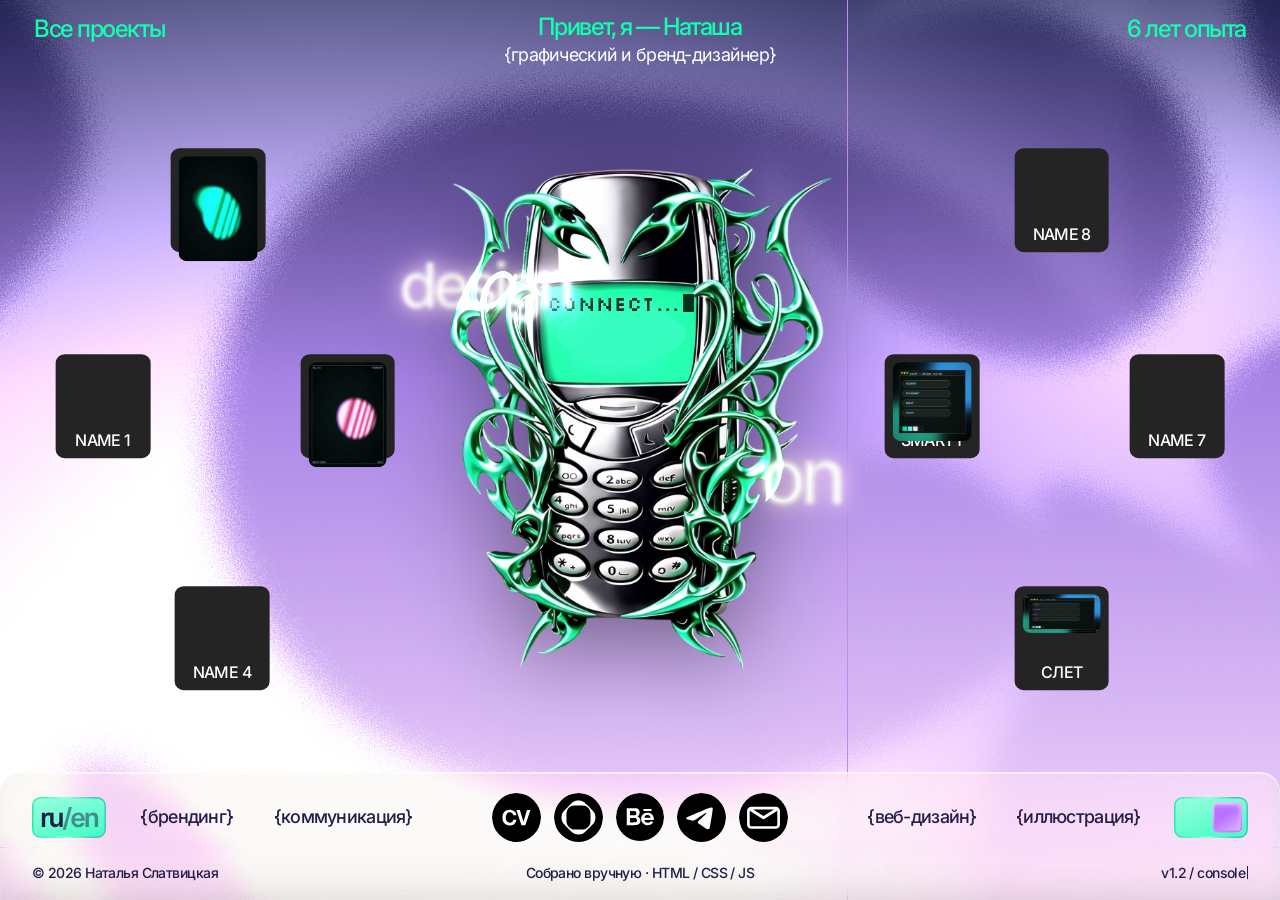
==== index.html @ 0d14ed5c "Add files via upload" ====
<!DOCTYPE html>
<html lang="ru" data-theme="light">
<head>
<meta charset="utf-8">
<meta name="viewport" content="width=device-width, initial-scale=1, viewport-fit=cover">
<title data-i18n-title="meta.title">Наталья Слатвицкая — графический и бренд-дизайнер</title>
<meta name="description" data-i18n-desc="meta.desc" content="Портфолио: брендинг, иллюстрация, веб-дизайн. 6 лет опыта.">
<meta name="theme-color" content="#B98FEB">
<meta property="og:type" content="website">
<meta property="og:title" content="Наталья Слатвицкая — графический и бренд-дизайнер">
<meta property="og:description" content="Брендинг, иллюстрация, веб-дизайн. 6 лет опыта.">
<meta property="og:image" content="assets/img/phone.png">
<link rel="icon" href="assets/img/favicon.ico" sizes="any">
<link rel="icon" type="image/png" sizes="256x256" href="assets/img/favicon.png">
<link rel="apple-touch-icon" sizes="256x256" href="assets/img/favicon.png">
<link rel="preconnect" href="https://fonts.googleapis.com">
<link rel="preconnect" href="https://fonts.gstatic.com" crossorigin>
<link href="https://fonts.googleapis.com/css2?family=Inter:wght@400;500&family=JetBrains+Mono:wght@400;500&family=Silkscreen:wght@400;700&display=swap" rel="stylesheet">
<link rel="stylesheet" href="assets/css/tokens.css">
<link rel="stylesheet" href="assets/css/base.css">
<link rel="stylesheet" href="assets/css/layout.css">
<link rel="stylesheet" href="assets/css/components.css">
<link rel="stylesheet" href="assets/css/tune.css?v=3.5">
<link rel="stylesheet" href="assets/css/controls.css">
</head>
<body>

<!-- ============ ПРЕЛОАДЕР ============ -->
<div class="nnz-preloader" id="nnzPreloader" aria-hidden="true">
  <div class="nnz-preloader__mark">
    <img class="nnz-preloader__base" src="assets/img/logo-nat.png" alt="" decoding="async" fetchpriority="high">
    <img class="nnz-preloader__fill" src="assets/img/logo-nat.png" alt="" aria-hidden="true" decoding="async">
  </div>
</div>

<!-- фоновые слои -->
<div class="fx" aria-hidden="true">
  <div class="fx__grad"></div>
  <div class="fx__halo"></div>
  <div class="fx__texture"></div>
  <div class="fx__edge"></div>
  <div class="fx__grain"></div>
</div>

<div class="screen">

  <!-- ============ ВЕРХНЯЯ СТРОКА ============ -->
  <header class="topbar">
    <div class="topbar__left">
      <a class="topbar__link" href="archive.html" data-i18n="top.all">Все проекты</a>
    </div>

    <div class="topbar__center">
      <h1 class="topbar__title" data-i18n="top.hello">Привет, я — Наташа</h1>
      <p class="topbar__sub" data-i18n="top.role">{графический и бренд-дизайнер}</p>
    </div>

    <div class="topbar__right">
      <!-- «6 лет опыта» ведёт на страницу Обо мне (пока 404) -->
      <a class="topbar__exp" href="about.html" data-i18n="top.exp">6 лет опыта</a>
    </div>
  </header>

  <!-- ============ СЦЕНА ============ -->
  <main class="stage">

    <div class="stage__center">
      <!-- «design on»: два слова отдельно — можно двигать независимо -->
      <img class="design-on design-on--design" src="assets/img/design-word-design.svg" alt="" aria-hidden="true" decoding="async">
      <img class="design-on design-on--on" src="assets/img/design-word-on.svg" alt="" aria-hidden="true" decoding="async">

      <div class="phone">
        <img class="phone__img" src="assets/img/phone.png" alt="Ретро-телефон в зелёных щупальцах" fetchpriority="high" decoding="async">
        <!-- экран: HTML поверх картинки, координаты совпадают с PNG -->
        <div class="phone__screen">
          <span class="phone__text" id="phoneText">Connect...</span>
        </div>
      </div>
    </div>

    <!-- карточки вставляются JS: 8 штук, кольцом вокруг телефона -->
  </main>

  <!-- ============ ФУТЕР ============ -->
  <footer class="footbar">
    <div class="footbar__main">

      <!-- ═══ КОЛОНКА 1: язык · брендинг · коммуникация ═══ -->
      <div class="footcol footcol--1">

                  <div class="switcher" role="group" data-i18n-attr="aria-label:foot.lang">
                    <button class="lang__btn is-active" type="button" data-lang="ru"
                            aria-pressed="true" aria-label="Русский"></button>
                    <button class="lang__btn" type="button" data-lang="en"
                            aria-pressed="false" aria-label="English"></button>
                  </div>

                                  <button class="tag" type="button" data-tag-filter="branding" data-i18n="tag.branding">{брендинг}</button>
                  <button class="tag" type="button" data-tag-filter="comm" data-i18n="tag.comm">{коммуникация}</button>

      </div>

      <!-- ═══ КОЛОНКА 2: соцкнопки ═══ -->
      <div class="footcol footcol--2">


            <a class="social" href="#" data-contact="cv" target="_blank" rel="noopener"
               data-i18n-attr="aria-label:foot.cv" aria-label="CV">
              <span class="pixel" aria-hidden="true">CV</span>
              <span class="social__tip" data-i18n="foot.cv">CV</span>
            </a>
            <a class="social" href="#" data-contact="dprofile" target="_blank" rel="noopener"
               data-i18n-attr="aria-label:foot.dprofile" aria-label="Dprofile">
              <svg viewBox="0 0 24 24" fill="none" aria-hidden="true">
                <circle cx="12" cy="12" r="9" stroke="currentColor" stroke-width="2.2"/>
              </svg>
              <span class="social__tip" data-i18n="foot.dprofile">Dprofile</span>
            </a>
            <a class="social" href="#" data-contact="behance" target="_blank" rel="noopener"
               data-i18n-attr="aria-label:foot.behance" aria-label="Behance">
              <span class="pixel pixel--be" aria-hidden="true">Be</span>
              <span class="social__tip" data-i18n="foot.behance">Behance</span>
            </a>
            <a class="social" href="#" data-contact="telegram" target="_blank" rel="noopener"
               data-i18n-attr="aria-label:foot.telegram" aria-label="Telegram">
              <svg viewBox="0 0 24 24" fill="none" aria-hidden="true">
                <path d="M21 4L2.5 11.2l5.1 1.7L19 6.4 9.4 14.2l-.4 4.6 3-3.2 4.2 3.1L21 4Z"
                      fill="currentColor"/>
              </svg>
              <span class="social__tip" data-i18n="foot.telegram">Telegram</span>
            </a>
            <a class="social" href="#" data-contact="email"
               data-i18n-attr="aria-label:foot.email" aria-label="E-mail">
              <svg viewBox="0 0 24 24" fill="none" aria-hidden="true">
                <rect x="2.5" y="5.5" width="19" height="13" rx="1.8" stroke="currentColor" stroke-width="1.9"/>
                <path d="M3.5 6.8L12 12.6l8.5-5.8" stroke="currentColor" stroke-width="1.9"/>
              </svg>
              <span class="social__tip" data-i18n="foot.email">E-mail</span>
            </a>
      </div>

      <!-- ═══ КОЛОНКА 3: веб-дизайн · иллюстрация · тумблер ═══ -->
      <div class="footcol footcol--3">

                                  <button class="tag" type="button" data-tag-filter="web" data-i18n="tag.web">{веб-дизайн}</button>
                  <button class="tag" type="button" data-tag-filter="illustration" data-i18n="tag.illu">{иллюстрация}</button>

                  <button class="themetoggle" type="button" data-theme-toggle aria-pressed="false" title="Сменить тему">
                    <span class="themetoggle__knob"></span>
                  </button>

      </div>

    </div>

    <div class="footbar__legal">
      <span data-i18n="foot.rights">© 2026 Наталья Слатвицкая</span>
      <span data-i18n="foot.built">Собрано вручную · HTML / CSS / JS</span>
      <button class="footbar__easter mono" type="button" data-open-terminal data-i18n="foot.console">v1.2 / console</button>
    </div>
  </footer>
</div>

<!-- ============ МОДАЛКА КЕЙСА ============ -->
<div class="modal" id="modal" role="dialog" aria-modal="true" aria-hidden="true" aria-labelledby="modalTitle">
  <div class="modal__scrim" id="modalScrim"></div>
  <div class="modal__window">
    <div class="modal__bar">
      <img class="modal__bar-logo" src="assets/img/logo-nat.png" alt="" aria-hidden="true">
      <span class="modal__bar-title" id="modalBarTitle">case.case</span>
      <span class="modal__bar-actions">
        <button class="wbtn wbtn--close" type="button" data-close-modal
                data-i18n-attr="aria-label:modal.close" aria-label="Закрыть">×</button>
      </span>
    </div>
    <div class="modal__scroll" id="modalScroll"><div id="modalBody"></div></div>
  </div>
</div>

<!-- ============ ТЕРМИНАЛ ============ -->
<div class="terminal" id="terminal" role="dialog" aria-modal="true" aria-hidden="true" aria-label="Терминал">
  <div class="terminal__box">
    <div class="terminal__bar">
      <span data-i18n="term.title">nnz://terminal</span>
      <button class="wbtn wbtn--close" type="button" id="termClose" aria-label="Закрыть">×</button>
    </div>
    <div class="terminal__out" id="termOut"></div>
    <div class="terminal__in">
      <span class="terminal__prompt">nnz:~$</span>
      <input class="terminal__field" id="termField" type="text" autocomplete="off" spellcheck="false" aria-label="Команда">
    </div>
  </div>
</div>

<script src="assets/js/data.js?v=3.5"></script>
<script src="assets/js/i18n.js?v=3.5"></script>
<script src="assets/js/app.js?v=3.5"></script>
</body>
</html>
---- assets/css/tokens.css ----
/* =============================================================
   NNZ.STUDIO — DESIGN TOKENS
   Две темы через [data-theme]. Правь здесь — меняется весь сайт.
   light = «цветной» (основная), dark = «ночь»
   ============================================================= */

:root {
  /* ---------- ШРИФТЫ ---------- */
  --font-display: "Unbounded", "Actay", system-ui, sans-serif;
  --font-head:    "Inter Tight", "Inter", system-ui, sans-serif;
  --font-body:    "Inter", system-ui, -apple-system, sans-serif;
  --font-mono:    "JetBrains Mono", ui-monospace, Menlo, monospace;
  --font-pixel:   "Silkscreen", "JetBrains Mono", monospace;

  --tracking-display: -0.045em;
  --tracking-head:    -0.025em;
  --tracking-mono:     0.06em;

  /* ---------- ТИПОГРАФИКА (fluid) ---------- */
  --fs-nav:    clamp(0.86rem, 1.15vw, 1.15rem);
  --fs-title:  clamp(0.95rem, 1.35vw, 1.4rem);
  --fs-sub:    clamp(0.66rem, 0.85vw, 0.9rem);
  --fs-label:  clamp(8px, 0.72vw, 12px);
  --fs-body:   clamp(0.85rem, 1vw, 1rem);
  --fs-mono:   clamp(0.6rem, 0.7vw, 0.72rem);

  /* ---------- ГЕОМЕТРИЯ ---------- */
  --pad-x:      clamp(14px, 2.4vw, 34px);
  --topbar-h:   clamp(58px, 8vh, 92px);
  --footbar-h:  clamp(74px, 16vh, 168px);
  --gap:        clamp(8px, 1vw, 16px);
  --maxw:       1920px;

  /* ---------- РАЗМЕРЫ ---------- */
  --card-w:  clamp(84px, 7.4vw, 142px);
  --card-h:  clamp(92px, 8.1vw, 154px);
  --radius:    2px;
  --radius-pill: 100px;
  --bw:        1px;

  /* ---------- ДВИЖЕНИЕ ---------- */
  --ease:      cubic-bezier(0.2, 0.8, 0.2, 1);
  --ease-out:  cubic-bezier(0.16, 1, 0.3, 1);
  --dur-fast:  130ms;
  --dur:       240ms;
  --dur-slow:  420ms;

  /* ---------- СЛОИ ---------- */
  --z-bg:      0;
  --z-phone:   2;
  --z-card:    4;
  --z-ui:     20;
  --z-modal: 100;
  --z-term:  120;
}

/* =============================================================
   ТЕМА 1 — «ЦВЕТНОЙ» (light, основная)
   Глубокий сине-фиолетовый верх → лаванда → светло-розовый низ.
   ============================================================= */
:root,
[data-theme="light"] {
  color-scheme: light;

  --bg-base:     #B98FEB;
  --bg-glow-1:   #FBE8F8;
  --bg-glow-2:   #E0C0F0;
  --bg-deep:     #252557;

  --ink:         #2B295D;
  --ink-2:       #4A4680;
  --ink-dim:     #6E68A8;
  --ink-on-dark: #FFFFFF;

  --accent:      #3CFEC1;
  --accent-2:    #20F0B0;
  --accent-deep: #0E9E77;
  --violet:      #BA71FF;
  --violet-deep: #7A3FD0;

  --card-panel:  #242424;
  --card-ink:    #FFFFFF;
  --card-empty:  #FFFFFF;

  --line:        rgba(43, 41, 93, 0.18);
  --line-2:      rgba(43, 41, 93, 0.34);
  --line-hot:    rgba(186, 113, 255, 0.75);

  --panel-glass: rgba(255, 255, 255, 0.62);
  --panel-solid: #F9F6F6;
  --panel-line:  rgba(43, 41, 93, 0.10);

  --social-bg:   #000000;
  --social-ink:  #FFFFFF;

  --screen-bg:   #3CFEC1;
  --screen-ink:  #052B1E;

  --halo:        rgba(255, 255, 255, 0.55);
  --ghost-ink:   rgba(255, 255, 255, 0.72);

  --sh:          4px 4px 0 0 rgba(43, 41, 93, 0.55);
  --sh-sm:       2px 2px 0 0 rgba(43, 41, 93, 0.45);
}

/* =============================================================
   ТЕМА 2 — «НОЧЬ» (dark)
   Чёрный фон, тот же зелёный неон, фиолетовые акценты.
   ============================================================= */
[data-theme="dark"] {
  color-scheme: dark;

  --bg-base:     #050505;
  --bg-glow-1:   #1A1A1A;
  --bg-glow-2:   #121212;
  --bg-deep:     #000000;

  --ink:         #E8E2FF;
  --ink-2:       #B9B0DA;
  --ink-dim:     #7C7498;
  --ink-on-dark: #FFFFFF;

  --accent:      #3CFEC1;
  --accent-2:    #00E5A0;
  --accent-deep: #0B7D5E;
  --violet:      #BA71FF;
  --violet-deep: #8A4BD8;

  --card-panel:  #242424;
  --card-ink:    #FFFFFF;
  --card-empty:  #FFFFFF;

  --line:        rgba(232, 226, 255, 0.14);
  --line-2:      rgba(232, 226, 255, 0.28);
  --line-hot:    rgba(186, 113, 255, 0.8);

  --panel-glass: rgba(255, 255, 255, 0.06);
  --panel-solid: #0E0E10;
  --panel-line:  rgba(232, 226, 255, 0.10);

  --social-bg:   #000000;
  --social-ink:  #FFFFFF;

  --screen-bg:   #3CFEC1;
  --screen-ink:  #052B1E;

  --halo:        rgba(255, 255, 255, 0.10);
  --ghost-ink:   rgba(255, 255, 255, 0.16);

  --sh:          4px 4px 0 0 rgba(186, 113, 255, 0.55);
  --sh-sm:       2px 2px 0 0 rgba(186, 113, 255, 0.45);
}
---- assets/css/base.css ----
/* =============================================================
   BASE — reset, типографика, фоновые слои
   ============================================================= */

*, *::before, *::after { box-sizing: border-box; }

html { -webkit-text-size-adjust: 100%; }
html.is-scroll-page { scroll-behavior: smooth; }

body {
  margin: 0;
  background: var(--bg-base);
  color: var(--ink);
  font-family: var(--font-body);
  font-size: var(--fs-body);
  line-height: 1.5;
  -webkit-font-smoothing: antialiased;
  -moz-osx-font-smoothing: grayscale;
  overflow-x: hidden;
  transition: background-color var(--dur-slow) var(--ease),
              color var(--dur-slow) var(--ease);
}

body.is-locked { overflow: hidden; }

img, svg, picture { display: block; max-width: 100%; height: auto; }
a { color: inherit; text-decoration: none; }
button { font: inherit; color: inherit; background: none; border: 0; cursor: pointer; }
ul, ol { margin: 0; padding: 0; list-style: none; }
h1, h2, h3, h4, p, figure, dl, dd { margin: 0; }

::selection { background: var(--accent); color: var(--screen-ink); }
:focus-visible { outline: 2px solid var(--violet); outline-offset: 3px; }

/* =============================================================
   ФОН: градиент + ореол + плёночное зерно
   ============================================================= */
.fx {
  position: fixed; inset: 0;
  pointer-events: none;
  z-index: var(--z-bg);
}

/* основной градиент: тёмный верх → лаванда → светлый низ */
.fx__grad {
  position: absolute; inset: 0;
  background:
    radial-gradient(115% 92% at 50% 104%,
      var(--bg-glow-1) 0%,
      var(--bg-glow-2) 26%,
      var(--bg-base) 52%,
      color-mix(in srgb, var(--bg-deep) 62%, var(--bg-base)) 78%,
      var(--bg-deep) 100%);
  transition: background var(--dur-slow) var(--ease);
}

/* ореол вокруг телефона */
.fx__halo {
  position: absolute;
  top: 46%; left: 50%;
  width: min(1180px, 118vw);
  height: min(1180px, 118vh);
  transform: translate(-50%, -50%);
  border-radius: 50%;
  background: radial-gradient(circle,
    var(--halo) 0%,
    color-mix(in srgb, var(--halo) 45%, transparent) 38%,
    transparent 68%);
  filter: blur(38px);
  transition: background var(--dur-slow) var(--ease);
}

/* мягкое свечение по краям */
.fx__edge {
  position: absolute; inset: 0;
  background:
    radial-gradient(80% 55% at 50% 0%, transparent 40%, rgba(0,0,0,0.22) 100%),
    radial-gradient(60% 40% at 50% 100%, transparent 50%, color-mix(in srgb, var(--bg-glow-1) 55%, transparent) 100%);
  opacity: 0.85;
}

/* зерно — SVG-шум, всегда поверх фона, но под контентом */
.fx__grain {
  position: absolute; inset: 0;
  opacity: 0.16;
  mix-blend-mode: overlay;
  background-image: url("data:image/svg+xml,%3Csvg viewBox='0 0 240 240' xmlns='http://www.w3.org/2000/svg'%3E%3Cfilter id='n'%3E%3CfeTurbulence type='fractalNoise' baseFrequency='0.85' numOctaves='3' stitchTiles='stitch'/%3E%3C/filter%3E%3Crect width='100%25' height='100%25' filter='url(%23n)'/%3E%3C/svg%3E");
}

/* =============================================================
   ТИПОГРАФИКА
   ============================================================= */
.display {
  font-family: var(--font-display);
  font-weight: 700;
  letter-spacing: var(--tracking-display);
  line-height: 1;
}

.head {
  font-family: var(--font-display);
  font-weight: 600;
  letter-spacing: var(--tracking-head);
  line-height: 1.05;
}

.mono {
  font-family: var(--font-mono);
  font-size: var(--fs-mono);
  letter-spacing: var(--tracking-mono);
  color: var(--ink-dim);
}

.pixel {
  font-family: var(--font-pixel);
  letter-spacing: 0.02em;
}

/* =============================================================
   КНОПКИ-ПИЛЮЛИ
   ============================================================= */
.pill {
  display: inline-flex;
  align-items: center;
  justify-content: center;
  gap: 6px;
  padding: 0.4em 0.85em;
  border-radius: var(--radius-pill);
  font-family: var(--font-mono);
  font-size: var(--fs-mono);
  letter-spacing: 0.08em;
  text-transform: uppercase;
  white-space: nowrap;
  transition: transform var(--dur-fast) var(--ease),
              background var(--dur-fast) var(--ease),
              color var(--dur-fast) var(--ease),
              border-color var(--dur-fast) var(--ease);
}

.pill--accent {
  background: var(--accent);
  color: var(--screen-ink);
  border: 1px solid var(--accent);
  font-weight: 700;
}
.pill--accent:hover {
  background: var(--violet);
  border-color: var(--violet);
  color: #fff;
  transform: translate(-2px, -2px);
}

.pill--ghost {
  border: 1px solid var(--line-2);
  color: var(--ink-2);
  background: transparent;
}
.pill--ghost:hover {
  background: var(--ink);
  color: var(--bg-glow-1);
  border-color: var(--ink);
  transform: translate(-2px, -2px);
}

/* =============================================================
   ПЕРЕКЛЮЧАТЕЛИ (язык / тема)
   ============================================================= */
.switcher {
  display: inline-flex;
  align-items: center;
  border: 1px solid var(--line-2);
  border-radius: var(--radius-pill);
  overflow: hidden;
  background: color-mix(in srgb, var(--panel-solid) 55%, transparent);
  backdrop-filter: blur(8px);
  -webkit-backdrop-filter: blur(8px);
}
.switcher__btn {
  padding: 0.4em 0.7em;
  font-family: var(--font-mono);
  font-size: var(--fs-mono);
  letter-spacing: 0.06em;
  color: var(--ink-dim);
  transition: background var(--dur-fast), color var(--dur-fast);
}
.switcher__btn.is-active {
  background: var(--accent);
  color: var(--screen-ink);
  font-weight: 700;
}
.switcher__btn:not(.is-active):hover { color: var(--ink); }

/* тумблер темы */
.themetoggle {
  position: relative;
  width: clamp(38px, 3.2vw, 52px);
  height: clamp(20px, 1.8vw, 28px);
  border-radius: var(--radius-pill);
  border: 1px solid var(--line-2);
  background: color-mix(in srgb, var(--panel-solid) 50%, transparent);
  backdrop-filter: blur(8px);
  -webkit-backdrop-filter: blur(8px);
  transition: background var(--dur), border-color var(--dur);
}
.themetoggle__knob {
  position: absolute;
  top: 50%; left: 3px;
  width: calc(50% - 3px);
  aspect-ratio: 1;
  border-radius: 50%;
  background: var(--violet);
  transform: translateY(-50%);
  transition: left var(--dur) var(--ease-out), background var(--dur) var(--ease);
}
[data-theme="dark"] .themetoggle__knob {
  left: calc(50%);
  background: var(--accent);
}

/* =============================================================
   УТИЛИТЫ
   ============================================================= */
.sr-only {
  position: absolute; width: 1px; height: 1px;
  padding: 0; margin: -1px; overflow: hidden;
  clip: rect(0 0 0 0); white-space: nowrap; border: 0;
}
.u-hide { display: none !important; }

@media (prefers-reduced-motion: reduce) {
  *, *::before, *::after {
    animation-duration: 0.001ms !important;
    animation-iteration-count: 1 !important;
    transition-duration: 0.001ms !important;
  }
  .fx__halo { filter: none; }
}
---- assets/css/layout.css ----
/* =============================================================
   LAYOUT — экранная сетка главной + страницы архива
   Главная: ровно 100dvh, без скролла (≥861px).
   ============================================================= */

/* ---------- ЭКРАН ---------- */
.screen {
  position: relative;
  z-index: 1;
  height: 100dvh;
  min-height: 560px;
  display: grid;
  grid-template-rows: var(--topbar-h) minmax(0, 1fr) var(--footbar-h);
  overflow: hidden;
}
@supports not (height: 100dvh) { .screen { height: 100vh; } }

/* =============================================================
   ВЕРХНЯЯ СТРОКА
   ============================================================= */
.topbar {
  position: relative;
  z-index: var(--z-ui);
  display: grid;
  grid-template-columns: 1fr auto 1fr;
  align-items: center;
  gap: clamp(8px, 1.4vw, 20px);
  padding-inline: var(--pad-x);
  padding-top: clamp(6px, 1.4vh, 16px);
}
.topbar__left  { justify-self: start; }
.topbar__right { justify-self: end; }

.topbar__link {
  font-family: var(--font-display);
  font-weight: 700;
  font-size: var(--fs-nav);
  letter-spacing: var(--tracking-display);
  color: var(--violet);
  transition: color var(--dur-fast), transform var(--dur-fast);
  display: inline-block;
}
.topbar__link:hover {
  color: var(--violet-deep);
  transform: translateY(-1px);
}

.topbar__center { text-align: center; }
.topbar__title {
  font-family: var(--font-display);
  font-weight: 700;
  font-size: var(--fs-title);
  letter-spacing: var(--tracking-display);
  line-height: 1.1;
  color: var(--accent-deep);
}
[data-theme="dark"] .topbar__title { color: var(--accent); }

.topbar__sub {
  font-family: var(--font-head);
  font-size: var(--fs-sub);
  color: var(--ink-2);
  margin-top: 2px;
  letter-spacing: 0;
}

.topbar__exp {
  font-family: var(--font-display);
  font-weight: 700;
  font-size: var(--fs-nav);
  letter-spacing: var(--tracking-display);
  color: var(--violet);
  transition: color var(--dur-fast), transform var(--dur-fast);
  display: inline-block;
}
.topbar__exp:hover { color: var(--violet-deep); transform: translateY(-1px); }

/* =============================================================
   СЦЕНА — 12 колонок, кольцо из 8 карточек
   ============================================================= */
.stage {
  position: relative;
  z-index: 1;
  min-height: 0;
  display: grid;
  grid-template-columns: repeat(12, minmax(0, 1fr));
  grid-template-rows: repeat(3, minmax(0, 1fr));
  gap: clamp(4px, 0.8vh, 12px) clamp(6px, 0.9vw, 14px);
  padding: clamp(4px, 1.2vh, 18px) var(--pad-x);
  align-items: center;
  justify-items: center;
}

/* --- карточки: позиции кольца ---
   Центр занимает колонки 4–9, карточки живут только в 1–3 и 10–12.
   Поэтому физически не могут наехать на телефон ни при какой ширине. */
.card:nth-of-type(1) { grid-column: 2;  grid-row: 1; }
.card:nth-of-type(2) { grid-column: 11; grid-row: 1; }
.card:nth-of-type(3) { grid-column: 1;  grid-row: 2; }
.card:nth-of-type(4) { grid-column: 3;  grid-row: 2; }
.card:nth-of-type(5) { grid-column: 10; grid-row: 2; }
.card:nth-of-type(6) { grid-column: 12; grid-row: 2; }
.card:nth-of-type(7) { grid-column: 2;  grid-row: 3; }
.card:nth-of-type(8) { grid-column: 11; grid-row: 3; }

/* микро-сдвиги: ощущение коллажа, не влияют на layout */
.card:nth-of-type(1) { --ox: -2px;  --oy: -6px; }
.card:nth-of-type(2) { --ox:  4px;  --oy:  8px; }
.card:nth-of-type(3) { --ox: -6px;  --oy:  2px; }
.card:nth-of-type(4) { --ox:  2px;  --oy: -4px; }
.card:nth-of-type(5) { --ox: -2px;  --oy:  6px; }
.card:nth-of-type(6) { --ox:  5px;  --oy: -2px; }
.card:nth-of-type(7) { --ox:  3px;  --oy:  4px; }
.card:nth-of-type(8) { --ox: -3px;  --oy: -5px; }

/* =============================================================
   ЦЕНТР: телефон + призрачный текст
   ============================================================= */
.stage__center {
  grid-column: 4 / 10;
  grid-row: 1 / 4;
  position: relative;
  align-self: stretch;
  justify-self: stretch;
  display: grid;
  place-items: center;
  min-height: 0;
  min-width: 0;
  pointer-events: none;
  z-index: var(--z-phone);
}
.stage__center > * { pointer-events: auto; }

/* призрачные слова: design / on */
.ghost {
  position: absolute;
  font-family: var(--font-display);
  font-weight: 700;
  letter-spacing: -0.05em;
  line-height: 1;
  color: var(--ghost-ink);
  filter: blur(11px);
  user-select: none;
  pointer-events: none;
  white-space: nowrap;
  z-index: -1;
}
.ghost--design {
  top: 26%;
  right: calc(100% - 14%);
  font-size: clamp(2.2rem, 7.6vw, 7.6rem);
}
.ghost--on {
  bottom: 22%;
  left: calc(100% - 16%);
  font-size: clamp(1.9rem, 6.2vw, 6.2rem);
}

/* телефон: слой картинки с анимацией парения */
.phone {
  position: relative;
  /* ширину задаёт колонка, высота следует из пропорции PNG — так телефон
     никогда не выходит за пределы своей ячейки и не задевает карточки */
  height: 100%;
  width: auto;
  aspect-ratio: 762 / 1000;
  max-width: 100%;
  max-height: 100%;
  display: grid;
  place-items: center;
  animation: float 7.5s ease-in-out infinite;
  will-change: transform;
}
@keyframes float {
  0%, 100% { transform: translateY(0); }
  50%      { transform: translateY(-1.4%); }
}

.phone__img {
  width: 100%;
  height: 100%;
  object-fit: contain;
  filter: drop-shadow(0 22px 44px rgba(0, 0, 0, 0.42));
  user-select: none;
  -webkit-user-drag: none;
}

/* экран внутри телефона — HTML поверх картинки */
.phone__screen {
  position: absolute;
  left: 25.70%;
  top: 23.80%;
  width: 37.19%;
  height: 18.78%;
  display: grid;
  place-items: center;
  overflow: hidden;
  border-radius: 1px;
  background: var(--screen-bg);
  box-shadow: inset 0 0 12px rgba(0, 0, 0, 0.28);
}
.phone__text {
  font-family: var(--font-pixel);
  font-size: clamp(8px, 1.05vw, 22px);
  line-height: 1;
  color: var(--screen-ink);
  text-align: center;
  padding: 0 6%;
  white-space: nowrap;
  overflow: hidden;
}
/* курсор-подчёркивание печатающей машинки */
.phone__text::after {
  content: "";
  display: inline-block;
  width: 0.55em;
  height: 0.92em;
  margin-left: 0.12em;
  vertical-align: -0.08em;
  background: currentColor;
  animation: caret 1.05s steps(1) infinite;
}
@keyframes caret {
  0%, 49%   { opacity: 1; }
  50%, 100% { opacity: 0; }
}

/* =============================================================
   НИЖНИЙ БЛОК: ru/en слева, тумблер справа
   ============================================================= */
.dock {
  position: absolute;
  left: 0; right: 0;
  bottom: var(--footbar-h);
  display: flex;
  align-items: flex-end;
  justify-content: space-between;
  padding-inline: var(--pad-x);
  padding-bottom: clamp(4px, 1.2vh, 14px);
  z-index: var(--z-ui);
  pointer-events: none;
}
.dock > * { pointer-events: auto; }

/* =============================================================
   ФУТЕР-ПАНЕЛЬ
   ============================================================= */
.footbar {
  position: relative;
  z-index: var(--z-ui);
  display: grid;
  grid-template-rows: 1fr auto;
  gap: clamp(2px, 0.8vh, 10px);
  padding: clamp(8px, 1.6vh, 20px) var(--pad-x) clamp(6px, 1.2vh, 14px);
  background: var(--panel-glass);
  border-top: 1px solid var(--panel-line);
  backdrop-filter: blur(16px) saturate(1.3);
  -webkit-backdrop-filter: blur(16px) saturate(1.3);
  border-radius: clamp(10px, 1.4vw, 22px) clamp(10px, 1.4vw, 22px) 0 0;
}

.footbar__main {
  display: grid;
  grid-template-columns: 1fr auto 1fr;
  align-items: center;
  gap: clamp(8px, 1.4vw, 22px);
  min-height: 0;
}

.footbar__tags {
  display: flex;
  align-items: center;
  gap: clamp(10px, 3.2vw, 74px);
  font-family: var(--font-head);
  font-size: var(--fs-sub);
  color: var(--ink);
  flex-wrap: wrap;
}
.footbar__tags--right { justify-content: flex-end; }

.tag {
  transition: color var(--dur-fast), transform var(--dur-fast);
  white-space: nowrap;
}
.tag:hover { color: var(--violet); transform: translateY(-1px); }
.tag.is-active { color: var(--violet-deep); font-weight: 600; }

/* соцкнопки */
.socials {
  display: flex;
  align-items: center;
  gap: clamp(6px, 0.9vw, 16px);
}
.social {
  position: relative;
  width: clamp(34px, 3.4vw, 62px);
  aspect-ratio: 1;
  border-radius: 50%;
  background: var(--social-bg);
  color: var(--social-ink);
  display: grid;
  place-items: center;
  font-family: var(--font-display);
  font-weight: 700;
  font-size: clamp(9px, 0.95vw, 17px);
  border: 1px solid var(--line-2);
  transition: transform var(--dur) var(--ease-out),
              background var(--dur) var(--ease),
              box-shadow var(--dur) var(--ease);
}
.social:hover {
  transform: translateY(-3px) scale(1.06);
  background: var(--violet);
  box-shadow: var(--sh-sm);
}
.social svg { width: 46%; height: 46%; }

/* тултип — только ховер, на десктопе */
.social__tip {
  position: absolute;
  bottom: calc(100% + 8px);
  left: 50%;
  transform: translateX(-50%) translateY(4px);
  padding: 3px 8px;
  border-radius: var(--radius-pill);
  background: var(--panel-solid);
  color: var(--ink);
  border: 1px solid var(--line-2);
  font-family: var(--font-mono);
  font-size: 10px;
  letter-spacing: 0.04em;
  white-space: nowrap;
  opacity: 0;
  pointer-events: none;
  transition: opacity var(--dur-fast) var(--ease), transform var(--dur-fast) var(--ease);
  z-index: 5;
}
.social:hover .social__tip,
.social:focus-visible .social__tip {
  opacity: 1;
  transform: translateX(-50%) translateY(0);
}
@media (hover: none) {
  .social__tip { display: none; }
}

/* нижняя строка */
.footbar__legal {
  display: grid;
  grid-template-columns: 1fr auto 1fr;
  align-items: center;
  gap: 10px;
  font-family: var(--font-mono);
  font-size: clamp(8px, 0.72vw, 12px);
  color: var(--ink-dim);
}
.footbar__legal > :last-child { justify-self: end; }
.footbar__legal > :nth-child(2) { justify-self: center; }
.footbar__easter {
  background: none; border: 0; padding: 0;
  font: inherit; letter-spacing: inherit; color: inherit;
  transition: color var(--dur-fast);
}
.footbar__easter:hover { color: var(--violet); }

/* =============================================================
   АДАПТИВ
   ============================================================= */

/* планшеты-горизонтально: карточки ближе к центру */
@media (max-width: 1200px) {
  .stage { gap: 4px clamp(4px, 0.7vw, 10px); }
  .ghost { filter: blur(8px); }
}

/* ниже 1200 — призрачный текст выключается (по ТЗ) */
@media (max-width: 1199px) {
  .ghost { display: none; }
}

/* 861–1100: ужимаем кольцо и футер, схема позиций та же */
@media (max-width: 1100px) and (min-width: 861px) {
  :root {
    --card-w: clamp(72px, 7.2vw, 100px);
    --card-h: clamp(78px, 7.8vw, 108px);
    --footbar-h: clamp(66px, 13vh, 120px);
  }
  .footbar__tags { gap: clamp(8px, 2vw, 26px); }
  .footbar__main { grid-template-columns: 1fr auto 1fr; }
}

/* ---------- МОБИЛЬНАЯ И ПЛАНШЕТНАЯ ПЕРЕСТРОЙКА ---------- */
@media (max-width: 860px) {
  .screen {
    height: auto;
    min-height: 100dvh;
    grid-template-rows: auto minmax(0, auto) auto;
    overflow: visible;
  }

  .topbar {
    grid-template-columns: 1fr auto;
    row-gap: 8px;
    padding-block: 10px 6px;
  }
  .topbar__center { grid-column: 1 / -1; grid-row: 2; text-align: left; }
  .topbar__title { font-size: clamp(1rem, 4.4vw, 1.35rem); }

  /* сцена: телефон сверху, карточки лентой 2×4 снизу */
  .stage {
    grid-template-columns: repeat(2, minmax(0, 1fr));
    grid-template-rows: auto auto;
    gap: clamp(8px, 2vw, 14px);
    padding-block: 12px;
  }
  .stage__center {
    grid-column: 1 / -1;
    grid-row: 1;
    min-height: 0;
    height: auto;
    padding-block: 6px 10px;
  }
  /* явная высота: процентные высоты внутри grid-ячейки ведут себя непредсказуемо */
  .phone {
    height: clamp(230px, 38dvh, 360px);
    width: auto;
    max-width: min(100%, 360px);
    aspect-ratio: 762 / 1000;
  }

  /* карточки уходят в сетку ниже — все авто */
  .card:nth-of-type(n) {
    grid-column: auto !important;
    grid-row: auto !important;
    --ox: 0px; --oy: 0px;
  }
  .stage > .card {
    grid-row: 2;
    justify-self: center;
    width: 100%;
    max-width: 152px;
  }
  /* 8 карточек в 4 ряда по 2 */
  .stage {
    grid-template-rows: auto repeat(4, auto);
  }
  .stage > .card:nth-of-type(1) { grid-column: 1; grid-row: 2; }
  .stage > .card:nth-of-type(2) { grid-column: 2; grid-row: 2; }
  .stage > .card:nth-of-type(3) { grid-column: 1; grid-row: 3; }
  .stage > .card:nth-of-type(4) { grid-column: 2; grid-row: 3; }
  .stage > .card:nth-of-type(5) { grid-column: 1; grid-row: 4; }
  .stage > .card:nth-of-type(6) { grid-column: 2; grid-row: 4; }
  .stage > .card:nth-of-type(7) { grid-column: 1; grid-row: 5; }
  .stage > .card:nth-of-type(8) { grid-column: 2; grid-row: 5; }

  /* ступенчатый сдвиг для коллажного ощущения */
  .stage > .card:nth-of-type(even) { transform: translateY(10px); }

  .dock {
    position: static;
    padding: 0 var(--pad-x) 12px;
    justify-content: space-between;
  }

  .footbar {
    border-radius: 0;
    padding-block: 12px 10px;
    margin-top: 6px;
  }
  .footbar__main { grid-template-columns: 1fr; gap: 10px; justify-items: center; }
  .footbar__tags { display: none; }        /* теги на мобиле не нужны */
  .socials { gap: 10px; }
  .social { width: 44px; font-size: 12px; }
  .footbar__legal {
    grid-template-columns: 1fr;
    gap: 4px;
    text-align: center;
    justify-items: center;
  }
  .footbar__legal > :last-child,
  .footbar__legal > :nth-child(2) { justify-self: center; }
}

@media (max-width: 620px) {
  .phone { height: clamp(200px, 32dvh, 270px); max-width: min(100%, 280px); }
  .stage > .card { max-width: 140px; }
  .phone__text { font-size: clamp(7px, 2.6vw, 12px); }
  .topbar__sub { font-size: 0.7rem; }
}

/* =============================================================
   СТРАНИЦЫ (архив / about / 404)
   ============================================================= */
.page {
  position: relative;
  z-index: 1;
  min-height: 100dvh;
  display: flex;
  flex-direction: column;
}
@supports not (height: 100dvh) { .page { min-height: 100vh; } }

.page__bar {
  position: sticky;
  top: 0;
  z-index: var(--z-ui);
  display: flex;
  align-items: center;
  gap: clamp(10px, 2vw, 28px);
  padding: clamp(8px, 1.4vh, 14px) var(--pad-x);
  background: color-mix(in srgb, var(--panel-solid) 72%, transparent);
  backdrop-filter: blur(16px) saturate(1.3);
  -webkit-backdrop-filter: blur(16px) saturate(1.3);
  border-bottom: 1px solid var(--panel-line);
}
.page__brand {
  font-family: var(--font-display);
  font-weight: 700;
  font-size: var(--fs-nav);
  letter-spacing: var(--tracking-display);
  color: var(--ink);
}
.page__nav {
  display: flex;
  align-items: center;
  gap: clamp(6px, 1.2vw, 18px);
  margin-inline: auto;
}
.page__nav a {
  font-family: var(--font-mono);
  font-size: var(--fs-mono);
  letter-spacing: 0.08em;
  text-transform: uppercase;
  color: var(--ink-2);
  padding: 5px 9px;
  border-radius: var(--radius-pill);
  transition: background var(--dur-fast), color var(--dur-fast);
}
.page__nav a:hover { background: var(--accent); color: var(--screen-ink); }
.page__nav a.is-active {
  background: var(--accent);
  color: var(--screen-ink);
  font-weight: 700;
}
.page__tools { display: flex; align-items: center; gap: 8px; }

.page__main {
  flex: 1;
  width: 100%;
  max-width: var(--maxw);
  margin-inline: auto;
  padding: clamp(20px, 3vw, 44px) var(--pad-x) clamp(28px, 4vw, 56px);
}
.page__head { margin-bottom: clamp(16px, 2.2vw, 28px); }
.page__title {
  font-family: var(--font-display);
  font-weight: 700;
  font-size: clamp(1.6rem, 4.4vw, 3.4rem);
  letter-spacing: -0.04em;
  line-height: 1;
  color: var(--ink);
  margin-block: 6px 8px;
}
.page__lede { color: var(--ink-2); max-width: 52ch; font-size: 0.94rem; }

/* фильтры */
.filters {
  display: flex;
  flex-wrap: wrap;
  gap: 7px;
  align-items: center;
  padding-block: clamp(12px, 1.6vw, 18px);
  border-bottom: 1px solid var(--line);
  margin-bottom: clamp(16px, 2vw, 24px);
  position: sticky;
  top: 0;
  z-index: 12;
  background: color-mix(in srgb, var(--bg-base) 88%, transparent);
  backdrop-filter: blur(10px);
  -webkit-backdrop-filter: blur(10px);
}
.filters__count {
  margin-left: auto;
  font-family: var(--font-mono);
  font-size: var(--fs-mono);
  color: var(--ink-dim);
  text-transform: uppercase;
  letter-spacing: 0.06em;
}
---- assets/css/components.css ----
/* =============================================================
   COMPONENTS — карточки, модалка, архив, 404, терминал
   ============================================================= */

/* ============================================================
   1. КАРТОЧКА ПРОЕКТА
   ============================================================ */
.card {
  position: relative;
  /* ограничение по ячейке сетки: карточка не может выйти за свою колонку */
  width: min(var(--card-w), 100%);
  height: var(--card-h);
  max-width: 100%;
  display: grid;
  grid-template-rows: minmax(0, 1fr) auto;
  background: var(--card-panel);
  border-radius: clamp(6px, 0.7vw, 11px);
  padding: clamp(3px, 0.35vw, 6px);
  gap: clamp(3px, 0.35vw, 6px);
  cursor: pointer;
  text-align: left;
  transform: translate(var(--ox, 0px), var(--oy, 0px));
  transition: transform var(--dur) var(--ease-out),
              box-shadow var(--dur) var(--ease);
  z-index: var(--z-card);
  box-shadow: 0 0 0 1px var(--accent-2), 0 6px 18px rgba(0, 0, 0, 0.32);
}
.card:hover, .card:focus-visible {
  transform: translate(var(--ox, 0px), calc(var(--oy, 0px) - 5px)) scale(1.045);
  box-shadow: 0 0 0 1px var(--violet), var(--sh);
  z-index: calc(var(--z-card) + 4);
}
.card:active { transform: translate(var(--ox, 0px), var(--oy, 0px)) scale(0.99); }

.card__cover {
  position: relative;
  border-radius: clamp(3px, 0.35vw, 6px);
  overflow: hidden;
  background: var(--card-empty);
  min-height: 0;
}
.card__cover img {
  width: 100%; height: 100%;
  object-fit: cover;
  transition: transform var(--dur-slow) var(--ease-out);
}
.card:hover .card__cover img { transform: scale(1.06); }

/* заглушка вместо пустого белого пятна */
.card__empty {
  position: absolute; inset: 0;
  display: grid; place-items: center;
  background: var(--card-empty);
  color: #C9C4D8;
  font-family: var(--font-display);
  font-weight: 700;
  font-size: clamp(7px, 0.62vw, 11px);
  letter-spacing: 0.06em;
  text-transform: uppercase;
  text-align: center;
  padding: 5px;
  line-height: 1.2;
  overflow: hidden;
}
.card__empty::after {
  content: "";
  position: absolute; inset: 0;
  background-image: repeating-linear-gradient(45deg,
    rgba(0,0,0,0.055) 0 1px, transparent 1px 7px);
  pointer-events: none;
}
.card__empty span { position: relative; z-index: 1; }

.card__label {
  display: block;
  text-align: center;
  font-family: var(--font-display);
  font-weight: 700;
  font-size: clamp(7px, 0.66vw, 12px);
  letter-spacing: 0.02em;
  line-height: 1.15;
  text-transform: uppercase;
  color: var(--card-ink);
  white-space: nowrap;
  overflow: hidden;
  text-overflow: ellipsis;
  padding-bottom: 1px;
}

/* ============================================================
   2. МОДАЛКА
   ============================================================ */
.modal {
  position: fixed; inset: 0; z-index: var(--z-modal);
  display: grid; place-items: center;
  padding: clamp(0px, 2vw, 28px);
  visibility: hidden; pointer-events: none;
}
.modal.is-open { visibility: visible; pointer-events: auto; }

.modal__scrim {
  position: absolute; inset: 0;
  background: color-mix(in srgb, var(--bg-deep) 74%, transparent);
  backdrop-filter: blur(10px);
  -webkit-backdrop-filter: blur(10px);
  opacity: 0;
  transition: opacity var(--dur) var(--ease);
}
.modal.is-open .modal__scrim { opacity: 1; }

.modal__window {
  position: relative;
  width: min(1120px, 100%);
  max-height: 100%;
  display: flex; flex-direction: column;
  background: var(--panel-solid);
  border: 1px solid var(--accent);
  border-radius: clamp(8px, 1vw, 16px);
  box-shadow: 0 40px 90px -20px rgba(0,0,0,0.65), 0 0 70px -30px var(--accent);
  opacity: 0;
  transform: scale(0.97) translateY(14px);
  transition: opacity var(--dur) var(--ease), transform var(--dur) var(--ease-out);
  overflow: hidden;
}
.modal.is-open .modal__window { opacity: 1; transform: none; }

.modal__bar {
  display: flex; align-items: center; gap: 10px;
  padding: 9px 12px;
  background: var(--card-panel);
  border-bottom: 1px solid var(--line);
  flex-shrink: 0;
}
.modal__bar-dots { display: flex; gap: 5px; }
.modal__bar-dots i { width: 9px; height: 9px; border-radius: 50%; }
.modal__bar-dots i:nth-child(1) { background: #FF5F56; }
.modal__bar-dots i:nth-child(2) { background: #FFBD2E; }
.modal__bar-dots i:nth-child(3) { background: #27C93F; }
.modal__bar-title {
  font-family: var(--font-mono); font-size: 10.5px; letter-spacing: 0.06em;
  text-transform: uppercase; color: rgba(255,255,255,0.72);
  white-space: nowrap; overflow: hidden; text-overflow: ellipsis;
}
.modal__bar-actions { margin-left: auto; display: flex; gap: 6px; }

.wbtn {
  width: 26px; height: 22px;
  display: grid; place-items: center;
  border: 1px solid rgba(255,255,255,0.24);
  border-radius: 3px;
  background: rgba(255,255,255,0.08);
  color: #fff;
  font-family: var(--font-mono); font-size: 11px; line-height: 1;
  transition: background var(--dur-fast), border-color var(--dur-fast);
}
.wbtn:hover { background: var(--accent); color: var(--screen-ink); border-color: var(--accent); }
.wbtn--close:hover { background: #FF5F56; border-color: #FF5F56; }

.modal__scroll {
  overflow-y: auto;
  overscroll-behavior: contain;
  scrollbar-width: thin;
  scrollbar-color: var(--violet) transparent;
}
.modal__scroll::-webkit-scrollbar { width: 9px; }
.modal__scroll::-webkit-scrollbar-thumb {
  background: var(--violet); border: 2px solid var(--panel-solid); border-radius: 10px;
}

.case { padding: clamp(16px, 2.4vw, 32px); border-bottom: 1px solid var(--line); }
.case__top {
  display: grid;
  grid-template-columns: minmax(0, 1fr) auto;
  gap: clamp(14px, 2.4vw, 32px);
  align-items: start;
}
.case__cat {
  font-family: var(--font-mono); font-size: var(--fs-mono);
  letter-spacing: 0.08em; text-transform: uppercase;
  color: var(--violet-deep); margin-bottom: 8px;
}
.case__title {
  font-family: var(--font-display); font-weight: 700;
  letter-spacing: -0.035em; line-height: 1;
  font-size: clamp(1.4rem, 2.6vw, 2.2rem);
  color: var(--ink); margin-bottom: 10px;
}
.case__desc { color: var(--ink-2); max-width: 62ch; font-size: 0.93rem; line-height: 1.6; }
.case__meta {
  display: grid; gap: 1px;
  background: var(--line); border: 1px solid var(--line);
  min-width: 172px; border-radius: 4px; overflow: hidden;
}
.case__meta div { background: color-mix(in srgb, var(--panel-solid) 90%, var(--ink) 10%); padding: 9px 11px; }
.case__meta dt {
  font-family: var(--font-mono); font-size: 9px; letter-spacing: 0.1em;
  text-transform: uppercase; color: var(--ink-dim); margin-bottom: 3px;
}
.case__meta dd { font-size: 0.83rem; color: var(--ink); font-weight: 500; }
.case__actions {
  display: flex; flex-wrap: wrap; gap: 8px; align-items: center;
  margin-top: clamp(12px, 1.8vw, 20px);
  padding-top: clamp(12px, 1.6vw, 16px);
  border-top: 1px solid var(--line);
}

.case__gallery {
  padding: clamp(12px, 2vw, 24px);
  column-count: 3;
  column-gap: clamp(8px, 1vw, 12px);
}
.case__gallery figure {
  break-inside: avoid;
  margin: 0 0 clamp(8px, 1vw, 12px);
  position: relative; overflow: hidden;
  border: 1px solid var(--line);
  border-radius: 4px;
  background: color-mix(in srgb, var(--panel-solid) 88%, var(--ink) 12%);
  transition: border-color var(--dur) var(--ease);
}
.case__gallery figure:hover { border-color: var(--violet); }
.case__gallery img {
  width: 100%; height: auto; display: block;
  transition: transform var(--dur-slow) var(--ease-out);
}
.case__gallery figure:hover img { transform: scale(1.02); }

/* ============================================================
   3. АРХИВ
   ============================================================ */
.filter {
  padding: 7px 13px;
  border: 1px solid var(--line-2);
  border-radius: var(--radius-pill);
  font-family: var(--font-mono); font-size: var(--fs-mono);
  letter-spacing: 0.06em; text-transform: uppercase;
  color: var(--ink-2);
  transition: color var(--dur-fast), background var(--dur-fast),
              border-color var(--dur-fast), transform var(--dur-fast);
}
.filter:hover { color: var(--ink); border-color: var(--violet); transform: translateY(-1px); }
.filter.is-active {
  background: var(--accent); border-color: var(--accent);
  color: var(--screen-ink); font-weight: 700;
}
.filter__count { margin-left: 5px; opacity: 0.65; }

.grid-archive {
  display: grid;
  grid-template-columns: repeat(auto-fill, minmax(min(100%, 268px), 1fr));
  gap: clamp(10px, 1.2vw, 18px);
}
.acard {
  display: flex; flex-direction: column;
  background: var(--card-panel);
  border-radius: clamp(7px, 0.8vw, 12px);
  padding: clamp(4px, 0.5vw, 7px);
  gap: clamp(4px, 0.5vw, 7px);
  text-align: left;
  box-shadow: 0 0 0 1px var(--accent-2), 0 6px 18px rgba(0,0,0,0.26);
  transition: transform var(--dur) var(--ease-out), box-shadow var(--dur) var(--ease);
  overflow: hidden;
}
.acard:hover, .acard:focus-visible {
  transform: translateY(-4px);
  box-shadow: 0 0 0 1px var(--violet), var(--sh);
}
.acard.is-entering { animation: cardIn var(--dur-slow) var(--ease-out) both; }
@keyframes cardIn {
  from { opacity: 0; transform: translateY(12px) scale(0.99); }
  to   { opacity: 1; transform: none; }
}
.acard__media {
  position: relative; aspect-ratio: 4 / 3; overflow: hidden;
  border-radius: clamp(3px, 0.5vw, 8px);
  background: var(--card-empty);
}
.acard__media img {
  width: 100%; height: 100%; object-fit: cover;
  transition: transform var(--dur-slow) var(--ease-out);
}
.acard:hover .acard__media img { transform: scale(1.05); }
.acard__empty {
  position: absolute; inset: 0;
  display: grid; place-items: center;
  background: var(--card-empty);
  color: #C9C4D8;
  font-family: var(--font-display); font-weight: 700;
  font-size: clamp(10px, 1vw, 15px);
  letter-spacing: 0.06em; text-transform: uppercase;
  text-align: center; padding: 10px; line-height: 1.25;
}
.acard__body {
  display: flex; align-items: center; justify-content: space-between;
  gap: 8px; padding: 0 4px 4px;
}
.acard__title {
  font-family: var(--font-display); font-weight: 700;
  font-size: clamp(9px, 0.78vw, 13px);
  letter-spacing: 0.02em; text-transform: uppercase;
  color: var(--card-ink);
  white-space: nowrap; overflow: hidden; text-overflow: ellipsis;
}
.acard__year {
  font-family: var(--font-mono); font-size: 10px;
  color: rgba(255,255,255,0.55); flex-shrink: 0;
}

.archive-empty {
  grid-column: 1 / -1;
  padding: clamp(34px, 6vw, 72px) 20px;
  text-align: center;
  border: 1px dashed var(--line-2);
  border-radius: 10px;
  color: var(--ink-2);
}
.archive-empty strong { display: block; color: var(--ink); font-size: 1.05rem; margin-bottom: 6px; }

/* ============================================================
   4. 404 / ЗАГЛУШКА
   ============================================================ */
.stub {
  flex: 1;
  display: grid;
  place-items: center;
  padding: clamp(30px, 6vw, 80px) var(--pad-x);
  text-align: center;
}
.stub__code {
  font-family: var(--font-display); font-weight: 700;
  font-size: clamp(4rem, 18vw, 13rem);
  letter-spacing: -0.06em; line-height: 0.86;
  color: transparent;
  -webkit-text-stroke: 1.5px var(--violet);
  margin-bottom: clamp(8px, 1.6vw, 18px);
}
.stub__title {
  font-family: var(--font-display); font-weight: 700;
  font-size: clamp(1.1rem, 2.4vw, 1.8rem);
  letter-spacing: -0.03em;
  color: var(--ink); margin-bottom: 8px;
}
.stub__text {
  color: var(--ink-2); max-width: 44ch; margin-inline: auto;
  font-size: 0.94rem; line-height: 1.6;
}
.stub__actions {
  display: flex; gap: 10px; justify-content: center;
  flex-wrap: wrap; margin-top: 20px;
}

/* ============================================================
   5. ТЕРМИНАЛ
   ============================================================ */
.terminal {
  position: fixed; inset: 0; z-index: var(--z-term);
  display: grid; place-items: center;
  background: color-mix(in srgb, var(--bg-deep) 84%, transparent);
  backdrop-filter: blur(6px);
  visibility: hidden; opacity: 0;
  transition: opacity var(--dur) var(--ease), visibility var(--dur);
  padding: 20px;
}
.terminal.is-open { visibility: visible; opacity: 1; }
.terminal__box {
  width: min(640px, 100%);
  max-height: 78vh;
  display: flex; flex-direction: column;
  background: #05070A;
  border: 1px solid var(--accent-deep);
  border-radius: 6px;
  box-shadow: 0 0 60px -20px var(--accent);
  font-family: var(--font-mono);
}
.terminal__bar {
  display: flex; align-items: center; gap: 8px;
  padding: 8px 11px;
  border-bottom: 1px solid rgba(255,255,255,0.12);
  font-size: 10px; letter-spacing: 0.08em; text-transform: uppercase;
  color: rgba(255,255,255,0.6);
}
.terminal__out {
  flex: 1; padding: 13px; overflow-y: auto;
  font-size: 12px; line-height: 1.7;
  color: var(--accent);
  min-height: 210px;
}
.terminal__out .ok { color: #7BFFD5; }
.terminal__out .warn { color: #FF7BA8; }
.terminal__out .dim { color: rgba(255,255,255,0.42); }
.terminal__in {
  display: flex; align-items: center; gap: 8px;
  border-top: 1px solid rgba(255,255,255,0.12);
  padding: 9px 12px; font-size: 12px;
}
.terminal__prompt { color: var(--accent); }
.terminal__field {
  flex: 1; background: none; border: 0; outline: none;
  color: #fff; font-family: var(--font-mono); font-size: 12px;
  caret-color: var(--accent);
}

/* ============================================================
   6. АДАПТИВ
   ============================================================ */
@media (max-width: 1080px) {
  .case__gallery { column-count: 2; }
}

@media (max-width: 860px) {
  .card {
    width: 100%;
    max-width: 152px;
    height: auto;
    aspect-ratio: 142 / 154;
  }
  .card__label { font-size: clamp(9px, 2.4vw, 13px); }
  .card__empty { font-size: clamp(9px, 2.2vw, 12px); }

  .case__top { grid-template-columns: 1fr; }
  .case__meta { min-width: 0; grid-template-columns: 1fr 1fr; }
  .modal { padding: 0; }
  .modal__window { max-height: 100dvh; height: 100%; border: 0; border-radius: 0; }
  .acard:hover { transform: none; }
}

@media (max-width: 620px) {
  .case__gallery { column-count: 1; }
  .filters__count { display: none; }
  .grid-archive { grid-template-columns: repeat(2, minmax(0, 1fr)); }
}
---- assets/css/tune.css ----
/* =============================================================
   TUNE.CSS — правки визуала (v5)
   ============================================================= */

/* ============================================================
   0. ОСНОВА
   ============================================================ */

:root {
  --font-display: "Inter", system-ui, -apple-system, sans-serif;
  --font-head:    "Inter", system-ui, -apple-system, sans-serif;
  --font-body:    "Inter", system-ui, -apple-system, sans-serif;
  --font-mono:    "Inter", system-ui, -apple-system, sans-serif;
  --font-screen:  "Silkscreen", ui-monospace, monospace;

  --c-violet: #BA71FF;
  --c-green:  #11FFB0;
  --c-navy:   #221D49;
  --c-teal:   #49FDC8;
}

/* ============================================================
   ФОН — её готовые файлы. Градиент и текстура УЖЕ внутри.
   Никаких дополнительных слоёв: они перекрывали дизайн.
   ============================================================ */

.fx__grad,
.fx__halo,
.fx__edge,
.fx__grain {
  display: none !important;
}

.fx {
  position: fixed;
  inset: 0;
  pointer-events: none;
  z-index: 0;
  background-image: url("../img/bg-light.jpg");
  background-size: cover;
  background-position: center;
  background-repeat: no-repeat;
  transition: background-image 400ms ease;
}

[data-theme="dark"] .fx {
  background-image: url("../img/bg-dark.jpg");
}

/* текстура отдельным слоем больше не нужна */
.fx__texture { display: none !important; }

/* ============================================================
   1-3. ВЕРХНЯЯ СТРОКА
   ============================================================ */

.topbar {
  padding-top: 14px !important;
  padding-inline: var(--grid-margin) !important;   /* 32px — как у сетки */
  align-items: start !important;
}

.topbar__link,
.topbar__exp {
  font-family: var(--font-display) !important;
  font-size: 36px !important;
  font-weight: 500 !important;
  letter-spacing: -0.06em !important;
  line-height: 1.1 !important;
  color: #11FFB0 !important;                 /* неоновый зелёный */
  background: transparent !important;
  border: 2px solid transparent !important;  /* место под обводку, без сдвига */
  border-radius: 8px !important;
  padding: 2px 10px !important;
  margin: -2px -10px !important;
  transition: border-color 200ms ease !important;
}

.topbar__link:hover,
.topbar__link:focus-visible,
.topbar__exp:hover,
.topbar__exp:focus-visible {
  color: #11FFB0 !important;
  background: transparent !important;       /* без заливки */
  border-color: #11FFB0 !important;         /* только обводка */
  outline: none !important;
}

.topbar__title {
  font-family: var(--font-display) !important;
  font-size: 36px !important;
  font-weight: 500 !important;
  letter-spacing: -0.06em !important;
  line-height: 1.1 !important;
  color: var(--c-green) !important;
}

.topbar__sub {
  font-family: var(--font-display) !important;
  font-size: 28px !important;
  font-weight: 400 !important;
  letter-spacing: -0.04em !important;
  line-height: 1.2 !important;
  color: #FFFFFF !important;                 /* белый */
  margin-top: 4px !important;
}

/* ============================================================
   4. ТЕЛЕФОН
   ============================================================ */

.stage__center {
  display: flex !important;
  align-items: center !important;
  justify-content: center !important;
  align-self: stretch !important;
  height: 100% !important;
  min-height: 0 !important;
  padding-block: 12px !important;
  position: relative !important;
}

.phone {
  height: min(718px, 100%) !important;
  width: auto !important;
  max-height: 100% !important;
  max-width: 100% !important;
  aspect-ratio: 1088 / 1429 !important;
  flex: 0 0 auto !important;
  position: relative !important;
  z-index: 2 !important;
}

.phone__screen {
  left: 24.36% !important;
  top: 23.09% !important;
  width: 40.17% !important;
  height: 19.59% !important;
  background: transparent !important;   /* зелёный уже в PNG */
  box-shadow: none !important;
  border: 0 !important;
  border-radius: 0 !important;
}

/* ============================================================
   5. ТЕКСТ НА ЭКРАНЕ
   ============================================================ */

.phone__screen { container-type: size; }

.phone__text {
  font-family: var(--font-screen) !important;
  font-size: 13cqw !important;
  letter-spacing: 0.01em !important;
  line-height: 1 !important;
  color: #04311F !important;          /* тёмный на зелёном из PNG */
  padding: 0 4% !important;
  text-shadow: none !important;
}

/* центр экрана: текст по центру */
.phone__screen {
  display: flex !important;
  align-items: center !important;
  justify-content: center !important;
}

/* ============================================================
   5.5 СЕТКА — 3 колонки: margin 32, gutter 28, stretch
   Карточки позиционируются от этих колонок.
   ============================================================ */

:root {
  --col-gap: var(--grid-gutter);            /* 28px */
  --col-w: calc((100% - (var(--grid-margin) * 2) - (var(--col-gap) * 2)) / 3);
  --col-1: var(--grid-margin);
  --col-2: calc(var(--grid-margin) + var(--col-w) + var(--col-gap));
  --col-3: calc(var(--grid-margin) + (var(--col-w) + var(--col-gap)) * 2);

  /* половина карточки + 8px, чтобы центр не уводил её за край */
  --edge-safe: calc(142px / 2 + 8px);

  /* Ширина колонки, посчитанная от ЭКРАНА (не от контейнера).
     (100vw − margin 32×2 − gutter 28×2) / 3
     Нужна там, где процент внутри контейнера даёт не тот результат. */
  --col-w-vp: calc((100vw - 120px) / 3);
}

/* сцена — контейнер для позиционирования */
.stage {
  position: relative !important;
  display: block !important;
  grid-template-columns: none !important;
  grid-template-rows: none !important;
  padding: 0 !important;
  gap: 0 !important;
}

/* телефон — по центру второй колонки, на всю высоту сцены */
.stage__center {
  position: absolute !important;
  top: 0 !important;
  bottom: 0 !important;
  left: var(--col-2) !important;
  width: var(--col-w) !important;
  grid-column: auto !important;
  grid-row: auto !important;
  display: flex !important;
  align-items: center !important;
  justify-content: center !important;
  z-index: 3 !important;
}

/* ---- карточки: позиции из макета ---- */
.card {
  position: absolute !important;
  z-index: 2 !important;
  grid-column: auto !important;
  grid-row: auto !important;
}

/* ---- позиции карточек ----
   left = ЦЕНТР карточки (transform: translate(-50%, -50%)).
   Половина карточки: --card-half. Внутри колонки — доли её ширины. */

:root {
  --card-half: 71px;
  /* единый размер обоих переключателей футера (SVG 101×56) */
  --ctl-w: clamp(74px, 5.26vw, 101px);
  --ctl-h: clamp(41px, 2.92vw, 56px);
}

/* КОЛОНКА 1 — левая */
/* 1 NOCTURNE — сдвинута к середине колонки */
.card:nth-of-type(1) { left: calc(var(--col-1) + var(--col-w) * 0.482) !important; top: 19.0% !important; }
/* 3 NAME 1 — ЛЕВЫЙ КРАЙ карточки = левый край колонки (32px) */
.card:nth-of-type(3) { left: calc(var(--col-1) + var(--card-half)) !important; top: 48.2% !important; }
/* 4 MEMORIA */
.card:nth-of-type(4) { left: calc(var(--col-1) + var(--col-w) * 0.816) !important; top: 48.2% !important; }
/* 7 NAME 4 — по центру колонки */
.card:nth-of-type(7) { left: calc(var(--col-1) + var(--col-w) * 0.491) !important; top: 81.0% !important; }

/* КОЛОНКА 3 — правая */
/* 2 NAME 8 */
.card:nth-of-type(2) { left: calc(var(--col-3) + var(--col-w) * 0.518) !important; top: 19.0% !important; }
/* 5 SMARTY — левый край = левый край колонки 3 */
.card:nth-of-type(5) { left: calc(var(--col-3) + var(--card-half)) !important; top: 48.2% !important; }
/* 8 NAME 7 — ПРАВЫЙ край = правый край колонки 3 */
.card:nth-of-type(8) { left: calc(var(--col-3) + var(--col-w) - var(--card-half)) !important; top: 48.2% !important; }
/* 6 СЛЕТ — по центру колонки */
.card:nth-of-type(6) { left: calc(var(--col-3) + var(--col-w) * 0.518) !important; top: 81.0% !important; }

.card {
  transform: translate(-50%, -50%) !important;
}

/* «design on» — над телефоном, по центру */
.design-on {
  top: 50% !important;
  left: 50% !important;
}

/* ============================================================
   6. КАРТОЧКИ
   ============================================================ */

.card {
  padding: 8px !important;
  gap: 8px !important;
  box-shadow: none !important;
  border: 0 !important;
}

.card:hover,
.card:focus-visible {
  box-shadow: 6.4px 6.4px 0 0 #49FDC8 !important;
  transform: translate(-50%, -50%) scale(1.2) !important;
  z-index: 6 !important;
}

.card__cover { border-radius: 8px !important; }

.card__label {
  font-family: var(--font-display) !important;
  font-size: 22px !important;
  font-weight: 500 !important;
  letter-spacing: -0.04em !important;
  line-height: 1.05 !important;
  color: #FFFFFF !important;
}

.card:hover .card__label,
.card:focus-visible .card__label {
  font-size: 23px !important;
}

/* ============================================================
   7. «design on» — неоновое свечение чистого SVG
   SVG: чистые белые контуры (#FFFFFF), без blur и без blend внутри файла.
   Свечение собирается в браузере: plus-lighter + два drop-shadow.
   ============================================================ */

.design-on {
  position: absolute !important;
  top: 50% !important;
  left: 50% !important;
  transform: translate(-50%, -50%) !important;
  /* 1.13 колонки = 680px на экране 1920.
     Файл квадратный (917×901), поэтому высота равна ширине. */
  width: calc(var(--col-w-vp) * 1.13) !important;
  max-width: none !important;
  height: auto !important;
  pointer-events: none !important;
  user-select: none !important;
  z-index: 4 !important;               /* поверх телефона (z-index: 2) */

  /* Y2K-неон: размытие 2px + лиловый ореол #FAD9FF (8px и 16px) */
  filter: blur(2px)
          drop-shadow(0 0 8px #FAD9FF)
          drop-shadow(0 0 16px rgba(250, 217, 255, 0.7)) !important;
  mix-blend-mode: plus-lighter !important;
  opacity: 1 !important;
  will-change: filter;
  /* сдвиг композиции — задаётся на каждом слове отдельно */
  --shift-x: 0px;
  --shift-y: 0px;
  translate: var(--shift-x) var(--shift-y);
}

/* «design» — левее (58px при колонке 600px) */
.design-on--design {
  --shift-x: calc(var(--col-w-vp) * -0.097);
}

/* «on» — ниже (29px при колонке 600px) */
.design-on--on {
  --shift-y: calc(var(--col-w-vp) * 0.048);
}

[data-theme="dark"] .design-on {
  filter: blur(2px)
          drop-shadow(0 0 8px #F1E4DA)
          drop-shadow(0 0 16px rgba(241, 228, 218, 0.7)) !important;
  mix-blend-mode: plus-lighter !important;
  opacity: 1 !important;
}

@media (max-width: 1199px) {
  .design-on { display: none !important; }
}

/* ============================================================
   8. СОЦКНОПКИ
   ============================================================ */

.social {
  /* 76px при колонке 600: 600 − 70×2 − 20×4 = 380, ÷5
     пропорционально ширине колонки, но не меньше 40px */
  width: max(40px, calc(var(--col-w-vp) * 0.1266667)) !important;
  height: max(40px, calc(var(--col-w-vp) * 0.1266667)) !important;
  flex: 0 0 auto !important;
  background-color: transparent !important;
  border: 0 !important;
  box-shadow: none !important;
  background-size: contain !important;
  background-repeat: no-repeat !important;
  background-position: center !important;
  transition: transform 200ms cubic-bezier(0.16, 1, 0.3, 1) !important;
}

.social:hover,
.social:focus-visible {
  transform: translateY(-3px) scale(1.06) !important;
}

/* ховер: зелёный глиф на тёмном фоне (раньше заливался весь круг) */
.social[data-contact="cv"]:hover,
.social[data-contact="cv"]:focus-visible       { background-image: url("../img/icons/ui/cv-hover.svg") !important; }
.social[data-contact="dprofile"]:hover,
.social[data-contact="dprofile"]:focus-visible { background-image: url("../img/icons/ui/dprofile-hover.svg") !important; }
.social[data-contact="behance"]:hover,
.social[data-contact="behance"]:focus-visible  { background-image: url("../img/icons/ui/behance-hover.svg") !important; }
.social[data-contact="telegram"]:hover,
.social[data-contact="telegram"]:focus-visible { background-image: url("../img/icons/ui/telegram-hover.svg") !important; }
.social[data-contact="email"]:hover,
.social[data-contact="email"]:focus-visible    { background-image: url("../img/icons/ui/mail-hover.svg") !important; }

.social svg, .social span:not(.social__tip) { display: none !important; }

/* SVG-иконки: вектор, чёткие на любом экране */
.social[data-contact="cv"]       { background-image: url("../img/icons/ui/cv.svg") !important; }
.social[data-contact="dprofile"] { background-image: url("../img/icons/ui/dprofile.svg") !important; }
.social[data-contact="behance"]  { background-image: url("../img/icons/ui/behance.svg") !important; }
.social[data-contact="telegram"] { background-image: url("../img/icons/ui/telegram.svg") !important; }
.social[data-contact="email"]    { background-image: url("../img/icons/ui/mail.svg") !important; }

.social__tip {
  font-family: var(--font-display) !important;
  font-size: 12px !important;
  font-weight: 500 !important;
  letter-spacing: -0.02em !important;
}

/* ============================================================
   9. ФУТЕР — одна строка: язык · теги · иконки · теги · тумблер
   Колонки сетки: margin 32, gutter 28
   ============================================================ */

:root {
  --grid-margin: 32px;
  --grid-gutter: 28px;
  --foot-pad-y-top: 18px;
  --foot-pad-y-bot: 14px;
  --foot-gap: 18px;
}

.screen {
  display: flex !important;
  flex-direction: column !important;
  grid-template-rows: none !important;
  height: 100dvh !important;
  overflow: hidden !important;
}

.topbar  { flex: 0 0 auto !important; }
.stage   { flex: 1 1 auto !important; min-height: 0 !important; }
.footbar { flex: 0 0 auto !important; }

/* ============================================================
   ЭФФЕКТ СТЕКЛА — параметры из Figma
   Light: угол −45°, интенсивность 80%
   Refraction 80 · Depth 35.22 · Dispersion 50 · Frost 7.04 · Splay 0
   Заливка: #F1E4DA, 20%
   ============================================================ */

.footbar {
  height: auto !important;
  min-height: 0 !important;
  padding:
    var(--foot-pad-y-top)
    0
    var(--foot-pad-y-bot) !important;
  gap: var(--foot-gap) !important;
  border-radius: 20px 20px 0 0 !important;

  /* заливка #F1E4DA 20% */
  background-color: rgba(241, 228, 218, 0.20) !important;

  /* Light −45°: блик идёт из левого-верхнего угла */
  background-image: linear-gradient(
    -45deg,
    rgba(255, 255, 255, 0.26) 0%,
    rgba(255, 255, 255, 0.10) 34%,
    rgba(255, 255, 255, 0.00) 68%,
    rgba(241, 228, 218, 0.10) 100%
  ) !important;

  /* Frost 7.04 → размытие; Refraction 80 → лёгкое усиление насыщенности */
  backdrop-filter: blur(7px) saturate(1.25) brightness(1.04) !important;
  -webkit-backdrop-filter: blur(7px) saturate(1.25) brightness(1.04) !important;

  /* Depth 35.22 → внутренняя тень; Dispersion 50 → тонкая цветная кромка */
  box-shadow:
    inset 0 1px 0 rgba(255, 255, 255, 0.55),
    inset 0 -32px 48px -34px rgba(60, 40, 30, 0.22),
    inset 1px 0 0 rgba(255, 240, 250, 0.30),
    inset -1px 0 0 rgba(210, 255, 245, 0.30) !important;

  border-top: 1px solid rgba(255, 255, 255, 0.60) !important;
}

/* тёмная тема: стекло #F1E4DA — как в светлой */
[data-theme="dark"] .footbar {
  background-color: rgba(241, 228, 218, 0.20) !important;
  background-image: linear-gradient(
    -45deg,
    rgba(255, 255, 255, 0.26) 0%,
    rgba(255, 255, 255, 0.10) 34%,
    rgba(255, 255, 255, 0.00) 68%,
    rgba(241, 228, 218, 0.10) 100%
  ) !important;
  backdrop-filter: blur(7px) saturate(1.25) brightness(1.04) !important;
  -webkit-backdrop-filter: blur(7px) saturate(1.25) brightness(1.04) !important;
  box-shadow:
    inset 0 1px 0 rgba(255, 255, 255, 0.55),
    inset 0 -32px 48px -34px rgba(60, 40, 30, 0.22),
    inset 1px 0 0 rgba(255, 240, 250, 0.30),
    inset -1px 0 0 rgba(210, 255, 245, 0.30) !important;
  border-top: 1px solid rgba(255, 255, 255, 0.60) !important;
}

/* ---- главная строка: ТА ЖЕ сетка 3 колонки, что у сцены ----
   7 дорожек: 32 | col | 28 | col | 28 | col | 32
   Сумма = 100% родителя, поэтому колонки встают точно на места. */
.footbar__main {
  display: grid !important;
  grid-template-columns:
    var(--grid-margin)
    var(--col-w)
    var(--grid-gutter)
    var(--col-w)
    var(--grid-gutter)
    var(--col-w)
    var(--grid-margin) !important;
  column-gap: 0 !important;
  align-items: center !important;
  width: 100% !important;
  min-height: 56px !important;
}

.footcol--1 { grid-column: 2 !important; }
.footcol--2 { grid-column: 4 !important; }
.footcol--3 { grid-column: 6 !important; }

/* ---- колонки футера ----
   Каждая колонка = ширина колонки сетки (600px при 1920).
   Внутри — space-between: первый элемент по левому краю,
   последний по правому, промежутки равные. */
.footcol {
  display: flex !important;
  align-items: center !important;
  justify-content: space-between !important;
  gap: 0 !important;
  min-width: 0 !important;
  width: 100% !important;
  flex-wrap: nowrap !important;
}

/* ---- КОЛОНКА 2: иконки, своё выравнивание ----
   Контейнер = ширина колонки (600px при 1920).
   Отступ от краёв 70px, зазор между иконками 20px.
   600 − 70×2 − 20×4 = 380 → 380 / 5 = 76px на иконку. */
.footcol--2 {
  justify-content: center !important;
  /* пропорции от ширины колонки, посчитанной от экрана:
     20/600 = 3.333%  ·  70/600 = 11.667%  ·  76/600 = 12.667% */
  gap: calc(var(--col-w-vp) * 0.0333333) !important;
  padding-inline: calc(var(--col-w-vp) * 0.1166667) !important;
  box-sizing: border-box !important;
}

/* старые обёртки, если где-то остались */
.footbar__tags {
  display: flex !important;
  align-items: center !important;
  gap: var(--grid-gutter) !important;
  flex-wrap: nowrap !important;
}

.tag {
  font-family: var(--font-display) !important;
  font-size: 28px !important;
  font-weight: 500 !important;
  letter-spacing: -0.04em !important;
  line-height: 1.1 !important;
  color: var(--c-navy) !important;
  white-space: nowrap !important;
  transition: color 160ms ease !important;
  min-width: 0 !important;
}

.tag:hover,
.tag:focus-visible,
.tag.is-active {
  color: var(--c-navy) !important;           /* цвет не меняем */
  text-decoration: underline !important;
  text-decoration-color: currentColor !important;
  text-underline-offset: 6px !important;
  text-decoration-thickness: 2px !important;
}

[data-theme="dark"] .tag { color: #FFFFFF !important; }
[data-theme="dark"] .tag:hover,
[data-theme="dark"] .tag:focus-visible,
[data-theme="dark"] .tag.is-active {
  color: #FFFFFF !important;
  text-decoration: underline !important;
  text-decoration-color: #11FFB0 !important;
  text-underline-offset: 6px !important;
}

.tag {
  text-decoration: none !important;
}

/* ---- соцкнопки: центр, не растягиваются ---- */
/* соцкнопки — прямые дети колонки 2, обёртки нет */
.socials { display: contents !important; }   /* страховка, если останется */

/* ---- подпись ---- */
.footbar__legal {
  padding-inline: var(--grid-margin) !important;
  font-family: var(--font-display) !important;
  font-size: 14px !important;
  font-weight: 500 !important;
  letter-spacing: -0.04em !important;
  line-height: 1.2 !important;
  color: var(--c-navy) !important;
  display: grid !important;
  grid-template-columns: 1fr auto 1fr !important;
  align-items: center !important;
  gap: 10px !important;
}

.footbar__legal > :last-child  { justify-self: end !important; }
.footbar__legal > :nth-child(2){ justify-self: center !important; }

[data-theme="dark"] .footbar__legal { color: #FFFFFF !important; }

.footbar__easter {
  font-family: var(--font-display) !important;
  font-size: 14px !important;
  font-weight: 500 !important;
  letter-spacing: -0.04em !important;
  color: var(--c-navy) !important;
}

[data-theme="dark"] .footbar__easter { color: #FFFFFF !important; }
[data-theme="dark"] .footbar__easter:hover { color: var(--c-teal) !important; }

/* ============================================================
   11-12. ПЕРЕКЛЮЧАТЕЛИ
   ============================================================ */

.switcher {
  background: none !important;
  border: 0 !important;
  border-radius: 0 !important;          /* убираем круглость от base.css */
  backdrop-filter: none !important;
  -webkit-backdrop-filter: none !important;
  overflow: visible !important;
  box-shadow: none !important;
  outline: 0 !important;
  width: var(--ctl-w) !important;
  height: var(--ctl-h) !important;
  padding: 0 !important;
  margin: 0 !important;
  min-width: 0 !important;
  background-image: url("../img/icons/ui/lang-light-ru.svg") !important;
  background-size: contain !important;
  background-repeat: no-repeat !important;
  background-position: center !important;
  cursor: pointer !important;
  position: relative !important;
}

[data-theme="dark"] .switcher {
  background-image: url("../img/icons/ui/lang-dark.svg") !important;
}

.switcher__btn { display: none !important; }

.themetoggle {
  width: var(--ctl-w) !important;
  height: var(--ctl-h) !important;
  background-color: transparent !important;   /* убираем светлую плашку */
  border: 0 !important;
  border-radius: 0 !important;
  box-shadow: none !important;
  outline: 0 !important;
  padding: 0 !important;
  margin: 0 !important;
  min-width: 0 !important;
  background-image: url("../img/icons/ui/theme-light.svg") !important;
  background-size: contain !important;
  background-repeat: no-repeat !important;
  background-position: center !important;
  border: 0 !important;
  border-radius: 0 !important;
  backdrop-filter: none !important;
  -webkit-backdrop-filter: none !important;
  position: relative !important;
}

[data-theme="dark"] .themetoggle {
  background-image: url("../img/icons/ui/theme-dark.svg") !important;
}

.themetoggle__knob { display: none !important; }

/* ---- SVG-версии ---------------------------------------------------
   Включаются автоматически, если файлы найдены.
   Классы ставит app.js: .lang-svg / .theme-svg на <html>.
   PNG остаётся запасным вариантом.
   ------------------------------------------------------------------ */

/* ---- переключатель языка ----
   Базовые 2 файла (lang-light / lang-dark) — всегда работают.
   Если загружены 4 файла с состояниями (lang-light-ru и т.д.),
   JS ставит .lang-states на <html> и включаются они. */

/* базовый вид — берём -ru, он гарантированно загружен */
.lang-svg .switcher {
  background-image: url("../img/icons/ui/lang-light-ru.svg") !important;
}
.lang-svg[data-theme="dark"] .switcher {
  background-image: url("../img/icons/ui/lang-dark-ru.svg") !important;
}

/* активный язык непрозрачный, неактивный приглушён — когда есть 4 состояния */
.lang-states.lang-svg .switcher {
  background-image: url("../img/icons/ui/lang-light-ru.svg") !important;
}
.lang-states.lang-svg[data-lang="en"] .switcher {
  background-image: url("../img/icons/ui/lang-light-en.svg") !important;
}

.lang-states.lang-svg[data-theme="dark"] .switcher {
  background-image: url("../img/icons/ui/lang-dark-ru.svg") !important;
}
.lang-states.lang-svg[data-theme="dark"][data-lang="en"] .switcher {
  background-image: url("../img/icons/ui/lang-dark-en.svg") !important;
}

/* тумблер темы */
.theme-svg .themetoggle {
  background-image: url("../img/icons/ui/theme-light.svg") !important;
}
.theme-svg[data-theme="dark"] .themetoggle {
  background-image: url("../img/icons/ui/theme-dark.svg") !important;
}

/* ============================================================
   АДАПТИВ
   ============================================================ */

@media (max-width: 1600px) {
  .topbar__link, .topbar__exp, .topbar__title { font-size: 28px !important; }
  .topbar__sub { font-size: 21px !important; }
  .footbar__legal, .footbar__easter { font-size: 14px !important; }
  .card__label { font-size: 18px !important; }
  .card:hover .card__label { font-size: 19px !important; }
  .tag { font-size: 21px !important; }
  :root { --foot-pad-x: 34px; --foot-gap: 28px; }
}

@media (max-width: 1280px) {
  .topbar__link, .topbar__exp, .topbar__title { font-size: 24px !important; }
  .topbar__sub { font-size: 18px !important; }
  .footbar__legal, .footbar__easter { font-size: 14px !important; }
  .card__label { font-size: 16px !important; }
  .card:hover .card__label { font-size: 17px !important; }
  .tag { font-size: 18px !important; }
  :root { --foot-pad-x: 28px; --foot-gap: 20px; --foot-pad-y-top: 16px; --foot-pad-y-bot: 18px; }
}

/* ниже 1100 колонка уже ~293px — теги в 16px не помещаются,
   поэтому размер пересчитан пропорционально ширине колонки */
@media (max-width: 1100px) {
  .tag { font-size: 14px !important; }
  :root { --ctl-w: 62px; --ctl-h: 34px; }
}

@media (max-width: 1000px) {
  .topbar__link, .topbar__exp, .topbar__title { font-size: 21px !important; }
  .topbar__sub { font-size: 16px !important; }
  .footbar__legal, .footbar__easter { font-size: 12px !important; }
  .card__label { font-size: 14px !important; }
  .card:hover .card__label { font-size: 15px !important; }
  .tag { font-size: 13px !important; }
  :root { --ctl-w: 54px; --ctl-h: 30px; }
}

@media (max-width: 860px) {
  .footbar { padding: 14px 20px 14px !important; gap: 12px !important; }
  .footbar__main { justify-content: center !important; gap: 14px !important; }
  .footbar__tags { display: none !important; }
  .socials { display: flex !important; }
  .phone { height: clamp(240px, 40dvh, 340px) !important; }
  .topbar__link, .topbar__exp, .topbar__title { font-size: 18px !important; }
  .topbar__sub { font-size: 14px !important; }
  .card__label { font-size: 14px !important; }
  .card:hover .card__label { font-size: 15px !important; }
  .tag { font-size: 12px !important; }
  :root { --ctl-w: 50px; --ctl-h: 28px; }
  .footbar__legal { font-size: 12px !important; flex-direction: column !important; align-items: center !important; gap: 4px !important; }
}

/* ============================================================
   ИНТЕРАКТИВНЫЕ РЕЖИМЫ ТЕРМИНАЛА
   destruct · geek
   ============================================================ */

/* ---------- общий слой ---------- */

/* ============================================================
   ============================================================ */

.nnz-win__bar {
  display: flex;
  align-items: center;
  gap: 10px;
  padding: 9px 12px;
  background: repeating-linear-gradient(
    0deg,
    #11FFB0 0 2px,
    #0B3A2C 2px 4px
  );
  color: #03050A;
  font-size: 14px;
  font-weight: 700;
  letter-spacing: 0.04em;
  text-transform: uppercase;
}

.nnz-win__dots { display: flex; gap: 5px; flex: 0 0 auto; }
.nnz-win__dots i { width: 9px; height: 9px; background: #03050A; display: block; }

.nnz-win__body {
  position: relative;
  height: 300px;
  padding: 14px 16px 18px;
  overflow: hidden;
  font-size: 12px;
  line-height: 1.85;
}

/* сканлайны старого монитора */
.nnz-win__body::after {
  content: '';
  position: absolute;
  inset: 0;
  pointer-events: none;
  background: repeating-linear-gradient(
    0deg,
    rgba(0, 0, 0, 0.26) 0 1px,
    transparent 1px 3px
  );
}

/* ============================================================
   2. destruct — тревога, отсчёт, падение
   ============================================================ */

/* красная пульсация по краям экрана */
body.is-alarm::before {
  content: '';
  position: fixed;
  inset: 0;
  z-index: 190;
  pointer-events: none;
  background: radial-gradient(
    circle at 50% 50%,
    rgba(255, 0, 60, 0) 30%,
    rgba(255, 0, 60, 0.45) 100%
  );
  animation: nnzBlink 700ms steps(2, end) infinite;
}

body.is-alarm .terminal__box {
  border-color: #FF4D6D !important;
  box-shadow: 0 0 60px -12px #FF4D6D !important;
  animation: nnzBlink 700ms steps(2, end) infinite;
}

@keyframes nnzBlink { 50% { opacity: 0.38; } }

/* крупный пиксельный счётчик */

/* терминал уходит в угол, чтобы не закрывать сцену */
.terminal.is-spectate {
  background: transparent !important;
  backdrop-filter: none !important;
  -webkit-backdrop-filter: none !important;
  place-items: end end !important;
  padding: 18px !important;
}
.terminal.is-spectate .terminal__box {
  width: min(430px, 44vw);
  max-height: 42vh;
}

/* падение элементов
   используем независимые свойства translate / rotate —
   они не конфликтуют с transform, которым стоят карточки */
body.is-destroying .screen > .topbar,
body.is-destroying .screen > .footbar,
body.is-destroying .stage .card,
body.is-destroying .stage .phone,
body.is-destroying .stage .design-on {
  /* падение без «плавучести»: короткий обвал с жёстким ускорением.
     длительность приходит из JS (--fall-dur), чтобы куски падали не синхронно */
  animation: nnzFall var(--fall-dur, 560ms) cubic-bezier(0.55, 0, 1, 0.45) var(--fall-delay, 0ms) forwards;
  z-index: calc(10 + var(--fall-z, 0)) !important;
  will-change: translate, rotate;
  backface-visibility: hidden;
}

/* свободное падение: скорость растёт по ходу, поэтому кривые задаются
   на каждом отрезке отдельно — элемент разгоняется и бьётся, а не планирует */
@keyframes nnzFall {
  0%   { translate: 0 0; }
  100% { translate: 0 var(--fall-y, 0px); }
}

/* ============================================================
   3. geek — режим набора кода
   ============================================================ */

.terminal.is-geek .terminal__box {
  border-color: #B98FEB;
  box-shadow: 0 0 70px -14px #B98FEB;
}
.terminal.is-geek .terminal__out { color: #B98FEB; }

.geek-code {
  white-space: pre-wrap;
  word-break: break-word;
  color: #7BFFD5;
}
.geek-code:last-child::after {
  content: '\258A';
  color: #B98FEB;
  animation: nnzCaret 560ms steps(2, end) infinite;
}
@keyframes nnzCaret { 50% { opacity: 0; } }

/* уважение к prefers-reduced-motion */
@media (prefers-reduced-motion: reduce) {
  .nnz-grant.is-on,
  body.is-alarm::before,
  body.is-alarm .terminal__box,
  .nnz-count.is-tick,
  .geek-code:last-child::after { animation: none !important; }
  body.is-destroying .screen > .topbar,
  body.is-destroying .screen > .footbar,
  body.is-destroying .stage .card,
  body.is-destroying .stage .phone,
  body.is-destroying .stage .design-on { animation-duration: 1ms !important; }
}

/* ============================================================
   КНОПКА КОНСОЛИ В ФУТЕРЕ — мигающий курсор + неоновый ховер
   ============================================================ */

/* стрелка-курсор и плавность на саму кнопку */
.footbar__easter {
  cursor: pointer !important;
  display: inline-block !important;   /* нужно для heredity подчёркивания */
  transition:
    color 180ms ease,
    text-shadow 180ms ease,
    opacity 180ms ease !important;
}

/* мигающая вертикальная черта после слова console */
.footbar__easter::after {
  content: '';
  display: inline-block;
  width: 0.09em;
  height: 0.92em;
  margin-left: 0.10em;
  vertical-align: -0.06em;
  background: currentColor;
  animation: nnzBlinkCaret 1.05s steps(1, end) infinite;
}

@keyframes nnzBlinkCaret {
  0%, 49%   { opacity: 1; }
  50%, 100% { opacity: 0; }
}

/* ---- ховер: подчёркивание как у тегов, цвет не меняем ----
   бирюзовый на светлом футере даёт контраст 1.02 — не читается,
   поэтому цвет остаётся тёмным (светлая тема) / белым (тёмная) */
.footbar__easter:hover,
.footbar__easter:focus-visible {
  color: var(--c-navy) !important;
  text-shadow: none !important;
  text-decoration: underline !important;
  text-decoration-color: currentColor !important;
  text-underline-offset: 6px !important;
  text-decoration-thickness: 2px !important;
  outline: none !important;
}

/* тёмная тема — как у тегов: белый текст, бирюзовая линия */
[data-theme="dark"] .footbar__easter:hover,
[data-theme="dark"] .footbar__easter:focus-visible {
  color: #FFFFFF !important;
  text-shadow: none !important;
  text-decoration: underline !important;
  text-decoration-color: #11FFB0 !important;
  text-underline-offset: 6px !important;
  text-decoration-thickness: 2px !important;
}

/* уважение к prefers-reduced-motion */
@media (prefers-reduced-motion: reduce) {
  .footbar__easter::after { animation: none !important; opacity: 1; }
}

/* «Boot console» шире остальных фраз в 1.2x — уменьшаем кегль только ей,
   чтобы она вписалась в экран телефона */
.phone__text.is-long {
  font-size: 9.3cqw !important;
}

/* ============================================================
   GEEK — МОНОХРОМНЫЙ НЕОН + КОД, СТРУЯЩИЙСЯ ПО ФОНУ
   ============================================================ */

/* слой под интерфейсом */
.nnz-geekfx {
  position: fixed;
  inset: 0;
  z-index: 1;
  pointer-events: none;
  opacity: 0;
  transition: opacity 620ms ease;
}
.nnz-geekfx.is-on { opacity: 1; }

.nnz-geekrain {
  position: absolute;
  inset: 0;
  width: 100%;
  height: 100%;
}

/* горизонтальная развёртка, как у рентгена */
.nnz-scan {
  position: absolute;
  inset: 0;
  background: repeating-linear-gradient(
    0deg,
    rgba(140, 255, 235, 0.055) 0 1px,
    transparent 1px 4px
  );
  mix-blend-mode: screen;
}
.nnz-scan::after {
  content: '';
  position: absolute;
  left: 0;
  right: 0;
  height: 26%;
  background: linear-gradient(
    180deg,
    transparent 0%,
    rgba(150, 255, 240, 0.10) 45%,
    rgba(200, 255, 250, 0.16) 50%,
    rgba(150, 255, 240, 0.10) 55%,
    transparent 100%
  );
  animation: nnzScan 5.5s linear infinite;
}
@keyframes nnzScan {
  0%   { top: -30%; }
  100% { top: 105%; }
}

/* ---- режим «чертёж»: сайт не перекрашивается, идёт контурная подсветка ---- */
body.is-geek .screen {
  transition: box-shadow 620ms ease;
}

body.is-geek .screen .card,
body.is-geek .screen .phone,
body.is-geek .screen .tag,
body.is-geek .screen .social,
body.is-geek .screen .footbar,
body.is-geek .screen .topbar__exp {
  box-shadow:
    0 0 0 1px rgba(120, 255, 235, 0.65),
    0 0 12px rgba(120, 255, 235, 0.32) !important;
  transition: box-shadow 620ms ease !important;
}

/* сетка чертёжного листа под интерфейсом */
.nnz-geekfx::before {
  content: '';
  position: absolute;
  inset: 0;
  background-image:
    linear-gradient(rgba(120, 255, 235, 0.07) 1px, transparent 1px),
    linear-gradient(90deg, rgba(120, 255, 235, 0.07) 1px, transparent 1px);
  background-size: 48px 48px;
}

body.is-geek .terminal__box {
  border-color: rgba(170, 255, 240, 0.75) !important;
  box-shadow:
    0 0 0 1px rgba(170, 255, 240, 0.3),
    0 0 60px -10px rgba(140, 255, 235, 0.55) !important;
}

/* ---- уважение к prefers-reduced-motion ---- */
@media (prefers-reduced-motion: reduce) {
  body.is-rebooting .screen { animation: none !important; }
  .nnz-flash.is-on { animation: none !important; opacity: 0 !important; }
  .nnz-scan::after { animation: none !important; }
  .nnz-rain { display: none !important; }
}

/* ============================================================
   ЛОГОТИП NAT — прелоадер, водяной знак, захват
   ============================================================ */

/* ---------- 1. СТАРТОВЫЙ ПРЕЛОАДЕР: логотип заполняется зелёным ---------- */
.nnz-preloader {
  position: fixed;
  inset: 0;
  z-index: 900;
  background: #000000;
  display: grid;
  place-items: center;
  transition: opacity 300ms ease, visibility 300ms;
}
.nnz-preloader.is-out {
  animation: nnzPreloaderOut 420ms steps(1, end) forwards;
}
.nnz-preloader__mark {
  position: relative;
  width: clamp(120px, 15vw, 220px);
  aspect-ratio: 512 / 539;
}
.nnz-preloader__base,
.nnz-preloader__fill {
  position: absolute;
  inset: 0;
  width: 100%;
  height: 100%;
  object-fit: contain;
  display: block;
  user-select: none;
  -webkit-user-drag: none;
}
/* базовый логотип — тусклый, зелёный — поверх него, обрезанный по прогрессу */
.nnz-preloader__base { opacity: 0.16; }
.nnz-preloader__fill {
  filter: drop-shadow(0 0 14px rgba(17, 255, 176, 0.55));
  clip-path: inset(100% 0 0 0);
  transition: clip-path 180ms linear;
}

@keyframes nnzPreloaderOut {
  0%   { opacity: 1; transform: translate(0, 0) skewX(0deg); filter: none; }
  12%  { opacity: 1; transform: translate(-6px, 2px) skewX(-1.2deg); filter: invert(1) hue-rotate(90deg); }
  22%  { opacity: 0.9; transform: translate(8px, -3px) skewX(1.6deg); filter: hue-rotate(-70deg) saturate(3); }
  34%  { opacity: 0.75; transform: translate(-4px, 1px) skewX(-0.8deg); filter: none; }
  48%  { opacity: 0.5; transform: translate(5px, 0) skewX(1deg); filter: brightness(2.4); }
  64%  { opacity: 0.28; transform: translate(-2px, 0) skewX(-0.4deg); filter: none; }
  100% { opacity: 0; transform: translate(0, 0) skewX(0deg); filter: none; }
}

/* ============================================================
   ЛОГОТИП NAT — прелоадер, водяной знак, захват
   ============================================================ */


/* пульс в такт взлому */

/* глитч-двойник: два сдвинутых слоя в цветах каналов */

/* финал: яркая вспышка логотипа перед ACCESS GRANTED */

/* логотип уходит вместе с перезагрузкой */

/* уважение к prefers-reduced-motion */

/* ============================================================
   GEEK — терминал в углу, без затемнения: фон и код видны
   ============================================================ */
.terminal.is-geek {
  background: transparent !important;
  backdrop-filter: none !important;
  -webkit-backdrop-filter: none !important;
  place-items: end end !important;
  padding: 18px !important;
}
.terminal.is-geek .terminal__box {
  width: min(430px, 44vw);
  max-height: 42vh;
  background: rgba(5, 7, 10, 0.80) !important;
}

/* ---- чертёж: карточки полупрозрачные, код за ними просвечивает ---- */
body.is-geek .screen .card {
  background-color: rgba(8, 12, 16, 0.38) !important;
  backdrop-filter: blur(1.5px);
}

/* ---- чертёж: сетка заметнее, поверх — лёгкий «скан» ---- */
.nnz-geekfx::before {
  background-image:
    linear-gradient(rgba(140, 255, 235, 0.13) 1px, transparent 1px),
    linear-gradient(90deg, rgba(140, 255, 235, 0.13) 1px, transparent 1px) !important;
  background-size: 56px 56px !important;
}

/* ============================================================
   ПОПАП ПРОЕКТА — по макету
   ============================================================ */
.modal__window { width: min(780px, 100%); }
.modal__bar-logo { width: 22px; height: auto; flex: 0 0 auto; }

.pcase { padding: clamp(16px, 2.4vw, 28px); display: flex; flex-direction: column; gap: 18px; color: var(--ink); }
.pcase__head { display: grid; grid-template-columns: 1fr minmax(170px, 38%); gap: 22px; align-items: start; }
.pcase__cat { font-family: var(--font-mono); font-size: 13px; color: var(--violet-deep); }
.pcase__title { font-family: var(--font-head); font-weight: 500; font-size: clamp(1.7rem, 3.4vw, 2.5rem); letter-spacing: -0.04em; line-height: 1.05; margin: 6px 0 12px; color: var(--ink); }
.pcase__desc { font-family: var(--font-body); font-size: 0.92rem; line-height: 1.5; color: var(--ink); max-width: 58ch; }
.pcase__side { background: #E9DAFF; border-radius: 10px; padding: 14px 16px; display: flex; flex-direction: column; gap: 10px; text-align: right; }
[data-theme="dark"] .pcase__side { background: #2A1F3D; }
.pcase__block { display: flex; flex-direction: column; align-items: flex-end; gap: 4px; }
.pcase__label { font-family: var(--font-body); font-size: 15px; color: var(--violet-deep); }
[data-theme="dark"] .pcase__label { color: #D9C2FF; }
.pcase__value { font-family: var(--font-body); font-size: 15px; color: #111; }
[data-theme="dark"] .pcase__value { color: #FFFFFF; }
.pcase__tools { display: flex; gap: 6px; }
.pcase__tool { width: 26px; height: 26px; border-radius: 50%; background: #1E1E1E; color: #FFFFFF; display: grid; place-items: center; font-family: var(--font-body); font-size: 10px; font-weight: 600; }
.pcase__bar { display: flex; justify-content: space-between; align-items: center; padding-top: 12px; border-top: 1px solid var(--line); font-family: var(--font-body); font-size: 15px; }
.pcase__bar--foot { border-top: 0; padding-top: 0; }
.pcase__handle { color: var(--ink-2); }
.pcase__more { font-weight: 600; color: var(--ink); transition: color var(--dur-fast); }
.pcase__more:hover { color: var(--violet-deep); }
[data-theme="dark"] .pcase__more:hover { color: #11FFB0; }
.pcase__gallery { display: grid; grid-template-columns: 1fr 1fr; gap: 10px; }
.pcase__fig { margin: 0; overflow: hidden; border-radius: 14px; background: #1E1E1E; }
.pcase__fig img { width: 100%; height: 100%; object-fit: cover; display: block; transition: transform var(--dur-slow) var(--ease-out); }
.pcase__fig:hover img { transform: scale(1.02); }
.pcase__fig--w { grid-column: 1 / -1; aspect-ratio: 5 / 3; }
.pcase__fig--h { aspect-ratio: 1 / 1; }
@media (max-width: 620px) {
  .pcase__head { grid-template-columns: 1fr; }
  .pcase__side { text-align: left; }
  .pcase__block { align-items: flex-start; }
  .pcase__gallery { grid-template-columns: 1fr; }
  .pcase__fig--h { grid-column: 1 / -1; aspect-ratio: 4 / 3; }
}

/* 404 — неоновый логотип */
.stub__logo { display: block; width: clamp(200px, 30vw, 420px); height: auto; margin: 0 0 clamp(14px, 2vw, 26px); animation: nnzLogoBreath 2100ms ease-in-out infinite; }
@media (prefers-reduced-motion: reduce) { .stub__logo { animation: none; } }

/* ============================================================
   АРХИВ — футер закреплён снизу, как на главной
   ============================================================ */
.arch-foot.footbar {
  position: fixed;
  left: 0; right: 0; bottom: 0;
  grid-template-rows: auto;
}
.page__main { padding-bottom: 130px; }

/* адаптив: заголовок и иконки уменьшаются вместе с экраном */
@media (max-width: 1600px) { .page__title { font-size: 54px !important; } }
@media (max-width: 1280px) { .page__title { font-size: 46px !important; } }
@media (max-width: 1000px) {
  .page__title { font-size: 38px !important; }
  .filters .tag { font-size: 18px !important; }
  .filters__social .social { width: 26px !important; height: 26px !important; }
}
@media (max-width: 620px) {
  .page__title { font-size: 30px !important; }
  .filters .tag { font-size: 15px !important; }
  .filters__social .social { width: 24px !important; height: 24px !important; }
}

/* ============================================================
   АРХИВ v4 — Medium 64px, теги 21px, иконки справа 32px,
   футер как на главной и закреплён внизу
   ============================================================ */
.page__title {
  font-size: clamp(34px, 3.3333vw, 64px) !important;
  font-weight: 500 !important;
  line-height: 1.05 !important;
}
.filters .tag {
  font-size: 21px !important;
  line-height: 1.1 !important;
}
.filters { display: flex !important; align-items: center !important; }
.filters__social {
  margin-left: auto !important;
  display: flex !important;
  align-items: center !important;
  gap: clamp(6px, 0.6vw, 12px) !important;
}
.filters__social .social {
  width: clamp(20px, 1.6667vw, 48px) !important;
  height: clamp(20px, 1.6667vw, 48px) !important;
}
.arch-footbar.footbar {
  position: fixed !important;
  left: 0 !important;
  right: 0 !important;
  bottom: 0 !important;
  z-index: var(--z-ui);
}
.page__main { padding-bottom: 130px !important; }

/* ============================================================
   ОБО МНЕ — каркас страницы в стиле сайта
   ============================================================ */
.about {
  width: 100%;
  max-width: var(--maxw);
  margin: 0 auto;
  padding: clamp(18px, 3vh, 40px) var(--pad-x) 140px;
  flex: 1 0 auto;
}
.about__title {
  font-family: var(--font-head);
  font-weight: 500;
  font-size: clamp(34px, 3.3333vw, 64px);
  letter-spacing: -0.04em;
  line-height: 1.05;
  color: #FFFFFF;
  margin: 0 0 clamp(20px, 3vw, 40px);
}
[data-theme="light"] .about__title { color: #FFFFFF; }
.about__grid {
  display: grid;
  grid-template-columns: minmax(0, 2fr) minmax(0, 1fr);
  gap: clamp(20px, 2.4vw, 40px);
  align-items: start;
}
.about__lead {
  font-family: var(--font-display);
  font-size: clamp(20px, 2vw, 32px);
  font-weight: 500;
  letter-spacing: -0.03em;
  color: var(--c-navy);
  margin: 0 0 16px;
}
[data-theme="dark"] .about__lead { color: #FFFFFF; }
.about__placeholder {
  font-family: var(--font-body);
  font-size: 16px;
  color: var(--ink-2);
  opacity: 0.8;
}
.about__card {
  background: var(--card-panel);
  border-radius: 16px;
  padding: clamp(16px, 1.6vw, 26px);
  color: #FFFFFF;
  display: flex;
  flex-direction: column;
  gap: 8px;
}
.about__label {
  font-family: var(--font-mono);
  font-size: 12px;
  text-transform: uppercase;
  letter-spacing: 0.06em;
  color: #11FFB0;
  margin: 12px 0 2px;
}
.about__label:first-child { margin-top: 0; }
.about__value {
  font-family: var(--font-display);
  font-size: 28px;
  font-weight: 500;
  margin: 0;
}
.about__list { list-style: none; margin: 0; padding: 0; display: flex; flex-direction: column; gap: 4px; font-size: 16px; }
.about__list a { color: #FFFFFF; text-decoration: underline; text-underline-offset: 4px; }
.about__list a:hover { color: #11FFB0; }
@media (max-width: 760px) {
  .about__grid { grid-template-columns: 1fr; }
}

/* ============================================================
   v5 — иконки без моргания, футер архива 58px, логотип 404 парит
   ============================================================ */
/* соцкнопки: переход только по transform, фон меняется мгновенно */
.social {
  transition: transform 200ms cubic-bezier(0.16, 1, 0.3, 1) !important;
}

/* футер архива: 58px, по центру по вертикали */
.arch-footbar.footbar {
  height: 58px !important;
  min-height: 58px !important;
  max-height: 58px !important;
  padding: 0 !important;
  box-sizing: border-box !important;
  display: flex !important;
  align-items: center !important;
}
.arch-footbar .footbar__legal {
  height: 100%;
  width: 100%;
  align-items: center !important;
  padding-block: 0 !important;
}
.page__main { padding-bottom: 96px !important; }

/* 404: логотип парит как телефон на главной, без свечения */
.stub__logo {
  animation: float 7.5s ease-in-out infinite !important;
  filter: none !important;
  will-change: transform;
}
@media (prefers-reduced-motion: reduce) {
  .stub__logo { animation: none !important; }
}

/* ============================================================
   404 — экран без скролла, фоны из assets/img/404
   ============================================================ */
html.is-404,
html.is-404 body.page404 {
  height: 100%;
  overflow: hidden;
}
body.page404 {
  background-color: #B98FEB;
  background-image: url('../img/404/bg-light.jpg');
  background-size: cover;
  background-position: center;
  background-repeat: no-repeat;
}
[data-theme="dark"] body.page404 {
  background-color: #1E1A33;
  background-image: url('../img/404/bg-dark.jpg');
}
body.page404 .fx { display: none; }
body.page404 .page {
  height: 100dvh;
  min-height: 0;
  overflow: hidden;
}
body.page404 .page404__head {
  flex: 0 0 auto;
  display: grid !important;
  grid-template-columns: 1fr auto 1fr !important;
  align-items: start !important;
  background: transparent !important;
  backdrop-filter: none !important;
  -webkit-backdrop-filter: none !important;
  border-bottom: 0 !important;
  padding: clamp(14px, 2.4vh, 26px) var(--pad-x) 0 !important;
}
body.page404 .page404__head .topbar__left  { justify-self: start; }
body.page404 .page404__head .topbar__right { justify-self: end; }
body.page404 .page404__center { text-align: center; }
body.page404 .page404__title {
  font-family: var(--font-display);
  font-weight: 500;
  font-size: 36px;
  line-height: 1.1;
  letter-spacing: -0.04em;
  color: #11FFB0;
  margin: 0;
}
body.page404 .page404__sub {
  font-family: var(--font-body);
  font-size: 21px;
  line-height: 1.2;
  color: #FFFFFF;
  margin: 4px 0 0;
}
body.page404 .page404__main {
  flex: 1 1 auto;
  min-height: 0;
  display: grid;
  place-items: center;
  padding: 0 var(--pad-x) 58px;
  overflow: hidden;
}
body.page404 .stub__logo {
  display: block;
  width: auto;
  max-width: 90vw;
  height: min(calc(100dvh - 230px), 760px);
  margin: 0;
  object-fit: contain;
  animation: float 7.5s ease-in-out infinite !important;
  filter: none !important;
  will-change: transform;
}
@media (prefers-reduced-motion: reduce) {
  body.page404 .stub__logo { animation: none !important; }
}

/* ============================================================
   STAMP — стикеры NAT: pop-in, случайный поворот/масштаб/оттенок
   ============================================================ */
body.is-stamp,
body.is-stamp * { cursor: crosshair !important; }
body.is-stamp .terminal, body.is-stamp .terminal * { cursor: auto !important; }

.nnz-sticker {
  position: fixed;
  left: 0;
  top: 0;
  z-index: 180;                 /* над сайтом, под терминалом (120 → 180 — выше терминала, но без перекрытия кликов) */
  pointer-events: none;         /* клики проходят сквозь стикеры */
  transform-origin: center;
  transform:
    translate(calc(var(--sx) - 50%), calc(var(--sy) - 50%))
    rotate(var(--srot))
    scale(var(--sscale));

  animation: nnzStickerPop 520ms cubic-bezier(0.34, 1.56, 0.64, 1) both;
  user-select: none;
  -webkit-user-drag: none;
}

@keyframes nnzStickerPop {
  0%   { opacity: 0; transform: translate(calc(var(--sx) - 50%), calc(var(--sy) - 50%)) rotate(var(--srot)) scale(calc(var(--sscale) * 0.2)); }
  60%  { opacity: 1; transform: translate(calc(var(--sx) - 50%), calc(var(--sy) - 50%)) rotate(var(--srot)) scale(calc(var(--sscale) * 1.12)); }
  100% { opacity: 1; transform: translate(calc(var(--sx) - 50%), calc(var(--sy) - 50%)) rotate(var(--srot)) scale(var(--sscale)); }
}

.nnz-sticker.is-leaving {
  animation: nnzStickerOut 380ms ease-in forwards;
  animation-delay: var(--leave-delay, 0ms);
}
@keyframes nnzStickerOut {
  to { opacity: 0; transform: translate(calc(var(--sx) - 50%), calc(var(--sy) - 50%)) rotate(var(--srot)) scale(calc(var(--sscale) * 0.6)); }
}

@media (prefers-reduced-motion: reduce) {
  .nnz-sticker { animation: none; }
  .nnz-sticker.is-leaving { animation: none; opacity: 0; }
}

/* stamp: терминал — компактное окно в углу, остальной экран кликабелен */
body.is-stamp .terminal {
  background: transparent;
  backdrop-filter: none;
  -webkit-backdrop-filter: none;
  pointer-events: none;
  place-items: end start;
  padding: 20px;
}
body.is-stamp .terminal.is-open { pointer-events: none; }
body.is-stamp .terminal__box {
  pointer-events: auto;
  width: min(420px, 92vw);
  max-height: 46vh;
}

/* восстановлено: обратный отсчёт destruct и geek-дождь */
.nnz-count {
  position: fixed;
  inset: 0;
  z-index: 195;
  display: grid;
  place-items: center;
  pointer-events: none;
  font-family: var(--font-pixel), monospace;
  font-size: clamp(120px, 20vw, 250px);
  line-height: 1;
  color: #FF4D6D;
  text-shadow: 0 0 24px #FF4D6D, 0 0 70px rgba(255, 77, 109, 0.6);
}

.nnz-count.is-tick { animation: nnzTick 420ms cubic-bezier(0.2, 1.4, 0.4, 1); }

@keyframes nnzTick {
  0%   { scale: 1.55; opacity: 0.15; }
  100% { scale: 1;    opacity: 1; }
}

/* восстановлено после правки stamp: сетка и шапка «Все проекты» из версии до hack_nat */

@keyframes nnzGrantPulse { 50% { opacity: 0.55; } }


.page__bar {
  position: relative;
  background: transparent;
  backdrop-filter: none;
  -webkit-backdrop-filter: none;
  border-bottom: 0;
  padding: clamp(14px, 2.4vh, 26px) var(--pad-x) 0;
  justify-content: space-between;
}


.page__back,
.page__exp {
  font-family: var(--font-head);
  font-weight: 600;
  font-size: clamp(1.1rem, 1.9vw, 1.7rem);
  letter-spacing: -0.03em;
  color: var(--accent);
  transition: opacity var(--dur-fast);
}


.page__back:hover, .page__exp:hover { opacity: 0.75; }


.page__right { display: flex; align-items: center; gap: clamp(14px, 2vw, 30px); }


.filter {
  padding: 0;
  border: 0;
  border-radius: 0;
  background: transparent;
  font-family: var(--font-head);
  font-size: clamp(1rem, 1.7vw, 1.5rem);
  font-weight: 500;
  letter-spacing: -0.03em;
  text-transform: none;
  color: var(--ink);
  transform: none;
}


.filter:hover { transform: none; color: var(--ink); opacity: 0.7; }


.filter.is-active { background: transparent; border-color: transparent; color: var(--accent); font-weight: 600; }


.filter__count { margin-left: 0.3em; opacity: 1; }


.filter__count::before { content: '{'; }
.filter__count::after  { content: '}'; }


.arch-social {
  width: 34px; height: 34px;
  display: grid; place-items: center;
  border-radius: 50%;
  background: #000;
  color: #fff;
  font-family: var(--font-pixel), monospace;
  font-weight: 700;
  font-size: 11px;
  text-decoration: none;
  transition: transform var(--dur) var(--ease-out);
}


.arch-social svg { width: 18px; height: 18px; }


.arch-social:hover, .arch-social:focus-visible { transform: translateY(-2px) scale(1.06); }


.grid-archive {
  grid-template-columns: repeat(3, minmax(0, 1fr));
  gap: clamp(14px, 1.45vw, 28px);
}


.acard {
  background: var(--card-panel);
  border-radius: clamp(14px, 1.3vw, 22px);
  padding: clamp(6px, 0.6vw, 9px);
  gap: 0;
  box-shadow: none;
  width: 100%;
  min-width: 0;
}


.acard:hover, .acard:focus-visible {
  transform: translateY(-3px);
  box-shadow: 0 10px 26px rgba(0, 0, 0, 0.35);
}


.acard__media {
  aspect-ratio: 2.43 / 1;
  border-radius: clamp(10px, 1vw, 16px);
  background: #FFFFFF;
}


.acard__empty { background: #FFFFFF; }


.acard__body {
  display: block;
  text-align: center;
  padding: clamp(8px, 0.9vw, 14px) 0 clamp(6px, 0.7vw, 10px);
}


.acard__title {
  font-family: var(--font-head);
  font-weight: 700;
  font-size: clamp(0.95rem, 1.4vw, 1.25rem);
  letter-spacing: -0.02em;
  text-transform: uppercase;
  color: var(--card-ink);
}


.acard__year { display: none; }


.arch-foot {
  width: 100%;
  max-width: var(--maxw);
  margin: 0 auto;
  display: flex;
  align-items: center;
  justify-content: space-between;
  flex-wrap: wrap;
  gap: 12px 18px;
  padding: 12px var(--pad-x);
  background: var(--panel-glass);
  backdrop-filter: blur(14px);
  -webkit-backdrop-filter: blur(14px);
  border-top: 1px solid var(--panel-line);
  font-family: var(--font-mono);
  font-size: var(--fs-mono);
  color: var(--ink);
}


.arch-foot__console {
  font: inherit;
  color: inherit;
  background: none;
  border: 0;
  cursor: pointer;
  text-decoration: underline;
  text-underline-offset: 4px;
}


[data-theme="dark"] .page__title { color: #FFFFFF !important; }


.page__bar.topbar {
  padding: clamp(14px, 2.4vh, 26px) var(--pad-x) 0;
  background: transparent !important;
  backdrop-filter: none !important;
  -webkit-backdrop-filter: none !important;
  border-bottom: 0 !important;
  display: grid;
  grid-template-columns: 1fr auto 1fr;
  align-items: start;
}


.page__bar.topbar .topbar__right { justify-self: end; display: flex; }


.page__bar.topbar .topbar__left { justify-self: start; }


[data-theme="dark"] .filters .tag { color: #FFFFFF !important; }


.filters .tag:hover, .filters .tag:focus-visible { transform: none !important; }


.filters .tag.is-active { color: var(--c-navy) !important; font-weight: 500 !important; }


[data-theme="dark"] .filters .tag.is-active { color: #FFFFFF !important; }


.filters .tag:hover,
.filters .tag:focus-visible,
.filters .tag.is-active {
  text-decoration: underline !important;
  text-decoration-color: currentColor !important;
  text-underline-offset: 6px !important;
  text-decoration-thickness: 2px !important;
}


[data-theme="dark"] .filters .tag:hover,
[data-theme="dark"] .filters .tag:focus-visible,
[data-theme="dark"] .filters .tag.is-active { text-decoration-color: #11FFB0 !important; }


.filters .filter__count::before { content: '{'; }
.filters .filter__count::after  { content: '}'; }


.filters .filter__count { margin-left: 0.2em; opacity: 1; font-size: inherit; }


.filters .social { position: relative; }

/* ============================================================
   АРХИВ — финал по макету: шапка по краям, белый заголовок, стеклянные фильтры
   ============================================================ */
.page__bar.topbar {
  display: grid !important;
  grid-template-columns: 1fr auto 1fr !important;
  align-items: start !important;
  background: transparent !important;
  backdrop-filter: none !important;
  -webkit-backdrop-filter: none !important;
  border-bottom: 0 !important;
}
.page__bar.topbar .topbar__left {
  grid-column: 1 !important;
  justify-self: start !important;
}
.page__bar.topbar .topbar__right {
  grid-column: 3 !important;
  justify-self: end !important;
  display: flex !important;
}

/* заголовок страницы — белый */
.page__title {
  color: #FFFFFF !important;
  font-size: clamp(34px, 3.3333vw, 64px) !important;
  font-weight: 500 !important;
  line-height: 1.05 !important;
  margin-bottom: clamp(22px, 2.4vw, 42px) !important;
}

/* полоса фильтров: фиолетовое стекло со скруглением */
.filters {
  display: flex !important;
  align-items: center !important;
  gap: clamp(12px, 1.6vw, 30px) !important;
  padding: 10px clamp(14px, 1.4vw, 22px) !important;
  border-radius: 16px !important;
  background: rgba(252, 227, 248, 0.34) !important;
  border: 1px solid rgba(255, 255, 255, 0.26) !important;
  backdrop-filter: blur(14px) saturate(1.2) !important;
  -webkit-backdrop-filter: blur(14px) saturate(1.2) !important;
  box-shadow: inset 0 1px 0 rgba(255, 255, 255, 0.35) !important;
}
.filters .tag,
.filter.tag {
  font-size: 21px !important;
  font-weight: 500 !important;
  line-height: 1.15 !important;
  padding: 0 !important;
  border: 0 !important;
  border-radius: 0 !important;
  background: transparent !important;
  color: #2B1B4D !important;
  text-transform: none !important;
  transform: none !important;
}
[data-theme="dark"] .filters .tag,
[data-theme="dark"] .filter.tag { color: #FFFFFF !important; }

.filters .tag.is-active,
.filter.tag.is-active {
  color: #2B1B4D !important;
  font-weight: 500 !important;
  text-decoration: underline !important;
  text-decoration-thickness: 2px !important;
  text-underline-offset: 6px !important;
}
[data-theme="dark"] .filters .tag.is-active,
[data-theme="dark"] .filter.tag.is-active { color: #FFFFFF !important; }

.filters .tag:hover,
.filters .tag:focus-visible,
.filter.tag:hover,
.filter.tag:focus-visible {
  color: #2B1B4D !important;
  text-decoration: underline !important;
  text-decoration-thickness: 2px !important;
  text-underline-offset: 6px !important;
}

/* счётчики в фигурных скобках */
.filters .filter__count::before { content: '{' !important; }
.filters .filter__count::after  { content: '}' !important; }
.filters .filter__count {
  margin-left: 0.18em !important;
  opacity: 1 !important;
  font-size: inherit !important;
}

/* соцкнопки справа, 32px при 1920 */
.filters__social {
  margin-left: auto !important;
  display: flex !important;
  align-items: center !important;
  gap: clamp(6px, 0.6vw, 12px) !important;
}
.filters__social .social {
  width: clamp(20px, 1.6667vw, 48px) !important;
  height: clamp(20px, 1.6667vw, 48px) !important;
}

@media (max-width: 700px) {
  .filters { flex-wrap: wrap !important; }
  .filters__social { width: 100%; margin-left: 0 !important; justify-content: flex-end; }
}

/* ============================================================
   «6 ЛЕТ ОПЫТА» — фото в фигуре, пиксельные скобки, футер главной
   ============================================================ */
html.is-about,
body.is-about {
  overflow-x: hidden;        /* футер на узких экранах не создаёт горизонтальный скролл */
  max-width: 100%;
}
body.is-about {
  background: #FFFFFF;
  min-height: 100dvh;
}
body.is-about .fx { display: none; }

/* светлая тема: только градиент */
[data-theme="light"] body.is-about {
  background-color: #2C1F57;
  background-image: linear-gradient(180deg,
      #2C1F57 0%,
      #A080E3 42%,
      #F5DAF9 100%);
  background-repeat: no-repeat;
  background-size: cover;
  background-attachment: fixed;
}
/* тёмная тема: чисто чёрный */
[data-theme="dark"] body.is-about {
  background-color: #000000;
  background-image: none;
}

body.is-about .page { min-height: 100dvh; }

/* шапка: две зелёные кнопки по краям */
body.is-about .page__bar.about__head {
  display: grid !important;
  grid-template-columns: 1fr auto 1fr !important;
  align-items: start !important;
  background: transparent !important;
  backdrop-filter: none !important;
  -webkit-backdrop-filter: none !important;
  border-bottom: 0 !important;
  padding: clamp(14px, 2.2vh, 26px) var(--pad-x) 0 !important;
}
body.is-about .about__head .topbar__left  { grid-column: 1 !important; justify-self: start !important; }
body.is-about .about__head .topbar__right { grid-column: 3 !important; justify-self: end !important; }
body.is-about .about__head .topbar__link  { color: #11FFB0 !important; }

/* контент */
body.is-about .about {
  flex: 1 0 auto;
  width: 100%;
  max-width: var(--maxw);
  margin: 0 auto;
  padding: clamp(8px, 1.4vh, 20px) var(--pad-x) clamp(14px, 2.4vh, 40px);
  display: flex;
  flex-direction: column;
  align-items: center;
  justify-content: center;
  gap: clamp(12px, 2vh, 34px);
}

/* фото в фигуре */
.about__fig {
  margin: 0;
  display: grid;
  place-items: center;
  width: 100%;
}
/* Ширина растёт с экраном, но ограничена свободной высотой,
   поэтому фото не выходит за пределы блока и не даёт скролла.
   Пропорция исходника 1782 × 993 = 1.7946. */
.about__photo {
  display: block;
  width: min(
    calc(0.7 * clamp(600px, 68vw, 1560px)),
    calc(0.7 * (100dvh - 390px) * 1.7946),
    92vw
  );
  max-width: 100%;
  height: auto;
  object-fit: contain;
  user-select: none;
  -webkit-user-drag: none;
}

/* приветствие со скобками */
.about__hello {
  --sq: clamp(8px, 1.05vw, 20px);
  --brace-w: calc(var(--sq) * 2.5);
  --say-gap: clamp(8px, 1.1vw, 26px);
  --brace-gap: 4px;               /* 2 × 4px = 8px между скобками в сжатом виде */
  display: flex;
  align-items: center;
  justify-content: center;
  gap: var(--brace-gap);          /* 8px между скобками при схлопывании */
  width: 100%;
  container-type: inline-size;   /* 100cqw = ширина блока, не колонки */
}

/* колонка анимируется 0fr → 1fr: ширина всегда равна тексту, без JS-замеров */
.about__slot {
  display: grid;
  grid-template-columns: 0fr;
  flex: 0 1 auto;
  min-width: 0;
  max-width: calc(100cqw - 2 * var(--brace-w) - 2 * var(--say-gap) - 2 * var(--brace-gap) - 1.5rem);
  transition: grid-template-columns 700ms cubic-bezier(0.65, 0, 0.35, 1);
}
.about__slot.is-open {
  grid-template-columns: 1fr;
  transition: grid-template-columns 780ms cubic-bezier(0.22, 1, 0.36, 1);
}
.about__slot-in {
  position: relative;
  overflow: hidden;
  min-width: 0;
  display: flex;
  justify-content: center;
  align-items: center;
  height: 100%;
  contain: paint;              /* текст не вылезает за обёртку при сжатии */
}

.about__say {
  margin: 0;
  flex: 0 0 auto;                /* не сжимается вместе с колонкой */
  width: max-content;
  max-width: calc(100cqw - 2 * var(--brace-w) - 2 * var(--say-gap) - 2 * var(--brace-gap) - 1.5rem);
  white-space: normal;           /* переносы постоянны → высота не меняется */
  padding-inline: var(--say-gap);
  box-sizing: content-box;
  text-align: center;
  font-family: var(--font-head);
  font-weight: 400;
  font-size: clamp(16px, 1.8vw, 34px);
  line-height: 1.28;
  letter-spacing: -0.02em;
  /* раскрытие: текст проявляется с задержкой, вслед за скобками */
  transition: opacity 720ms cubic-bezier(0.22, 1, 0.36, 1) 120ms;
  color: #FFFFFF;
}
/* пиксельные скобки */
.about__brace {
  --sq: clamp(8px, 1.05vw, 20px);          /* одна клетка = ширина блока */
  position: relative;
  flex: 0 0 auto;
  width: calc(var(--sq) * 2.5);            /* 1.5 + 1 клетка сдвига */
  height: calc(var(--sq) * 5.6923);        /* 1 + 1.346 + 1 + 1.346 + 1 */
}
.about__brace i {
  position: absolute;
  width: var(--sq);
  background: #1FEAA8;
  display: block;
}
/* пять блоков: сдвиг 1.5 → 1 → 0 → 1 → 1.5, высоты чередуются */
.about__brace i:nth-child(1) { left: calc(var(--sq) * 1.5); top: 0;                     height: calc(var(--sq) * 1); }
.about__brace i:nth-child(2) { left: calc(var(--sq) * 1);   top: calc(var(--sq) * 1);   height: calc(var(--sq) * 1.3462); }
.about__brace i:nth-child(3) { left: 0;                      top: calc(var(--sq) * 2.3462); height: calc(var(--sq) * 1); }
.about__brace i:nth-child(4) { left: calc(var(--sq) * 1);   top: calc(var(--sq) * 3.3462); height: calc(var(--sq) * 1.3462); }
.about__brace i:nth-child(5) { left: calc(var(--sq) * 1.5); top: calc(var(--sq) * 4.6924); height: calc(var(--sq) * 1); }
.about__brace--r { transform: scaleX(-1); }

/* закрытие: без задержки — текст уходит ровно со скобками */
.about__slot:not(.is-open) .about__say {
  opacity: 0;
  transition: opacity 700ms cubic-bezier(0.65, 0, 0.35, 1) 0ms;
}
---- assets/css/controls.css ----
/* невидимые зоны переключения языка поверх иконки */
.switcher .lang__btn {
  position: absolute;
  top: 0;
  width: 50%;
  height: 100%;
  opacity: 0;
  cursor: pointer;
  border: 0;
  background: none;
}
.switcher .lang__btn[data-lang="ru"] { left: 0; }
.switcher .lang__btn[data-lang="en"] { right: 0; }

#termClose { margin-left: auto; }

.pixel--be { font-size: 0.92em; }

/* перенос строк как у прежнего p, а не как у заголовка */
.about__say { text-wrap: wrap; }
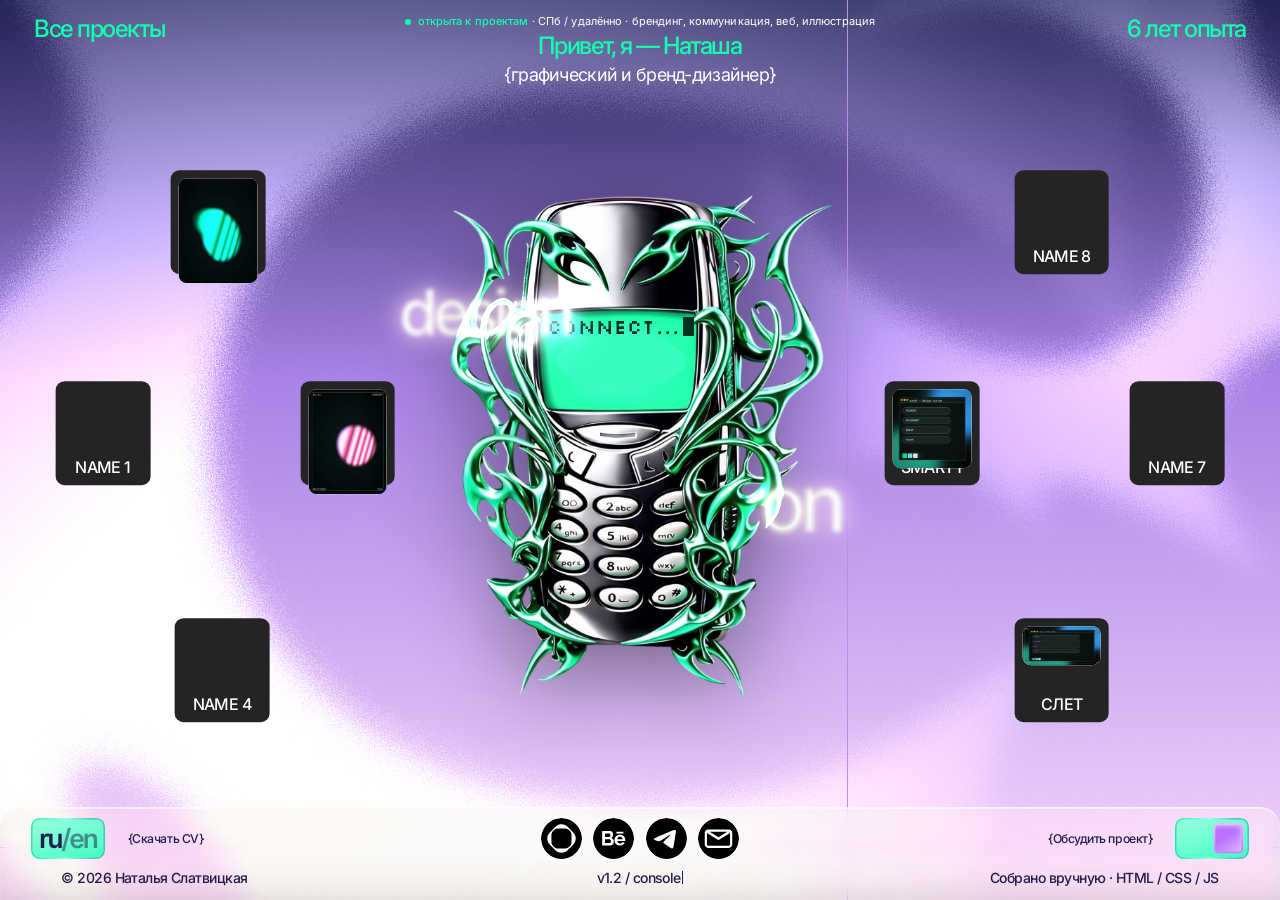
==== commit 7d4d653c: "Add files via upload" ====
--- a/index.html
+++ b/index.html
@@ -20,7 +20,7 @@
 <link rel="stylesheet" href="assets/css/base.css">
 <link rel="stylesheet" href="assets/css/layout.css">
 <link rel="stylesheet" href="assets/css/components.css">
-<link rel="stylesheet" href="assets/css/tune.css?v=3.5">
+<link rel="stylesheet" href="assets/css/tune.css?v=3.8">
 <link rel="stylesheet" href="assets/css/controls.css">
 </head>
 <body>
@@ -51,6 +51,7 @@
     </div>
 
     <div class="topbar__center">
+      <p class="topbar__status"><span class="topbar__status-dot" aria-hidden="true"></span><span class="topbar__status-hot" data-i18n="status.hot">открыта к проектам</span><span class="topbar__status-rest" data-i18n="status.rest"> · СПб / удалённо · брендинг, коммуникация, веб, иллюстрация</span></p>
       <h1 class="topbar__title" data-i18n="top.hello">Привет, я — Наташа</h1>
       <p class="topbar__sub" data-i18n="top.role">{графический и бренд-дизайнер}</p>
     </div>
@@ -82,10 +83,13 @@
   </main>
 
   <!-- ============ ФУТЕР ============ -->
+  <!-- BACKUP OLD FOOTER: футер до перестройки. Для отката удалить новый футер
+       (class footbar, модификатор v2) и раскомментировать этот блок.
+       Вложенные HTML-комментарии заменены на квадратные скобки.
   <footer class="footbar">
     <div class="footbar__main">
 
-      <!-- ═══ КОЛОНКА 1: язык · брендинг · коммуникация ═══ -->
+      [═══ КОЛОНКА 1: язык · брендинг · коммуникация ═══]
       <div class="footcol footcol--1">
 
                   <div class="switcher" role="group" data-i18n-attr="aria-label:foot.lang">
@@ -100,7 +104,7 @@
 
       </div>
 
-      <!-- ═══ КОЛОНКА 2: соцкнопки ═══ -->
+      [═══ КОЛОНКА 2: соцкнопки ═══]
       <div class="footcol footcol--2">
 
 
@@ -139,7 +143,7 @@
             </a>
       </div>
 
-      <!-- ═══ КОЛОНКА 3: веб-дизайн · иллюстрация · тумблер ═══ -->
+      [═══ КОЛОНКА 3: веб-дизайн · иллюстрация · тумблер ═══]
       <div class="footcol footcol--3">
 
                                   <button class="tag" type="button" data-tag-filter="web" data-i18n="tag.web">{веб-дизайн}</button>
@@ -157,6 +161,53 @@
       <span data-i18n="foot.rights">© 2026 Наталья Слатвицкая</span>
       <span data-i18n="foot.built">Собрано вручную · HTML / CSS / JS</span>
       <button class="footbar__easter mono" type="button" data-open-terminal data-i18n="foot.console">v1.2 / console</button>
+    </div>
+  </footer>
+  -->
+  <footer class="footbar footbar--v2">
+    <div class="footbar__main">
+      <div class="footbar__side footbar__side--start">
+        <div class="switcher" role="group" data-i18n-attr="aria-label:foot.lang">
+          <button class="lang__btn is-active" type="button" data-lang="ru"
+                  aria-pressed="true" aria-label="Русский"></button>
+          <button class="lang__btn" type="button" data-lang="en"
+                  aria-pressed="false" aria-label="English"></button>
+        </div>
+        <a class="fbtn fbtn--cv" href="#" data-contact="cv" target="_blank" rel="noopener"
+           data-i18n="foot.cv.btn">{Скачать CV}</a>
+      </div>
+
+      <div class="footbar__cluster" role="group" data-i18n-attr="aria-label:foot.links" aria-label="Контакты">
+        <a class="social" href="#" data-contact="dprofile" target="_blank" rel="noopener"
+           data-i18n-attr="aria-label:foot.dprofile" aria-label="Dprofile">
+          <span class="social__tip" data-i18n="foot.dprofile">Dprofile</span>
+        </a>
+        <a class="social" href="#" data-contact="behance" target="_blank" rel="noopener"
+           data-i18n-attr="aria-label:foot.behance" aria-label="Behance">
+          <span class="social__tip" data-i18n="foot.behance">Behance</span>
+        </a>
+        <a class="social" href="#" data-contact="telegram" target="_blank" rel="noopener"
+           data-i18n-attr="aria-label:foot.telegram" aria-label="Telegram">
+          <span class="social__tip" data-i18n="foot.telegram">Telegram</span>
+        </a>
+        <button class="social social--mail" type="button" data-copy-email
+                data-i18n-attr="aria-label:foot.email" aria-label="E-mail">
+          <span class="social__tip" data-i18n="foot.email">E-mail</span>
+        </button>
+      </div>
+
+      <div class="footbar__side footbar__side--end">
+        <a class="fbtn fbtn--discuss" href="#" data-discuss data-i18n="foot.discuss">{Обсудить проект}</a>
+        <button class="themetoggle" type="button" data-theme-toggle aria-pressed="false" title="Сменить тему">
+          <span class="themetoggle__knob"></span>
+        </button>
+      </div>
+    </div>
+
+    <div class="footbar__legal">
+      <span data-i18n="foot.rights">© 2026 Наталья Слатвицкая</span>
+      <button class="footbar__easter mono" type="button" data-open-terminal data-i18n="foot.console">v1.2 / console</button>
+      <span data-i18n="foot.built">Собрано вручную · HTML / CSS / JS</span>
     </div>
   </footer>
 </div>
@@ -193,7 +244,7 @@
 </div>
 
 <script src="assets/js/data.js?v=3.5"></script>
-<script src="assets/js/i18n.js?v=3.5"></script>
-<script src="assets/js/app.js?v=3.5"></script>
+<script src="assets/js/i18n.js?v=3.8"></script>
+<script src="assets/js/app.js?v=3.8"></script>
 </body>
 </html>
--- a/assets/css/tune.css
+++ b/assets/css/tune.css
@@ -489,63 +489,6 @@
   border-top: 1px solid rgba(255, 255, 255, 0.60) !important;
 }
 
-/* ---- главная строка: ТА ЖЕ сетка 3 колонки, что у сцены ----
-   7 дорожек: 32 | col | 28 | col | 28 | col | 32
-   Сумма = 100% родителя, поэтому колонки встают точно на места. */
-.footbar__main {
-  display: grid !important;
-  grid-template-columns:
-    var(--grid-margin)
-    var(--col-w)
-    var(--grid-gutter)
-    var(--col-w)
-    var(--grid-gutter)
-    var(--col-w)
-    var(--grid-margin) !important;
-  column-gap: 0 !important;
-  align-items: center !important;
-  width: 100% !important;
-  min-height: 56px !important;
-}
-
-.footcol--1 { grid-column: 2 !important; }
-.footcol--2 { grid-column: 4 !important; }
-.footcol--3 { grid-column: 6 !important; }
-
-/* ---- колонки футера ----
-   Каждая колонка = ширина колонки сетки (600px при 1920).
-   Внутри — space-between: первый элемент по левому краю,
-   последний по правому, промежутки равные. */
-.footcol {
-  display: flex !important;
-  align-items: center !important;
-  justify-content: space-between !important;
-  gap: 0 !important;
-  min-width: 0 !important;
-  width: 100% !important;
-  flex-wrap: nowrap !important;
-}
-
-/* ---- КОЛОНКА 2: иконки, своё выравнивание ----
-   Контейнер = ширина колонки (600px при 1920).
-   Отступ от краёв 70px, зазор между иконками 20px.
-   600 − 70×2 − 20×4 = 380 → 380 / 5 = 76px на иконку. */
-.footcol--2 {
-  justify-content: center !important;
-  /* пропорции от ширины колонки, посчитанной от экрана:
-     20/600 = 3.333%  ·  70/600 = 11.667%  ·  76/600 = 12.667% */
-  gap: calc(var(--col-w-vp) * 0.0333333) !important;
-  padding-inline: calc(var(--col-w-vp) * 0.1166667) !important;
-  box-sizing: border-box !important;
-}
-
-/* старые обёртки, если где-то остались */
-.footbar__tags {
-  display: flex !important;
-  align-items: center !important;
-  gap: var(--grid-gutter) !important;
-  flex-wrap: nowrap !important;
-}
 
 .tag {
   font-family: var(--font-display) !important;
@@ -763,8 +706,6 @@
 
 @media (max-width: 860px) {
   .footbar { padding: 14px 20px 14px !important; gap: 12px !important; }
-  .footbar__main { justify-content: center !important; gap: 14px !important; }
-  .footbar__tags { display: none !important; }
   .socials { display: flex !important; }
   .phone { height: clamp(240px, 40dvh, 340px) !important; }
   .topbar__link, .topbar__exp, .topbar__title { font-size: 18px !important; }
@@ -2056,3 +1997,251 @@
   transition: opacity 700ms cubic-bezier(0.65, 0, 0.35, 1) 0ms;
 }
 
+/* десктоп от 1024px: фото 54% высоты окна, симметричные отступы центрируют блок между шапкой и футером */
+@media (min-width: 1024px) {
+  body.is-about .about {
+    padding: clamp(4px, 0.8vh, 12px) var(--pad-x);
+    gap: clamp(16px, 2vh, 24px);
+  }
+  .about__photo {
+    width: auto;
+    height: 54vh;
+    height: 54dvh;
+  }
+}
+
+/* ============================================================
+   FOOTER v2 — index.html и about.html
+   Общие классы (.footbar, .footbar__legal, .footbar__easter, .social) нужны archive.html и 404.html,
+   поэтому всё новое завязано на .footbar--v2.
+   ============================================================ */
+.footbar.footbar--v2 {
+  --fb-gap: clamp(10px, 1.1vw, 18px);
+  grid-template-rows: auto auto;
+  padding: 10px var(--pad-x) 10px !important;
+  gap: 8px !important;
+}
+
+.footbar--v2 .footbar__main {
+  display: grid !important;
+  grid-template-columns: 1fr auto 1fr !important;
+  column-gap: 0 !important;
+  align-items: center !important;
+  width: 100% !important;
+  min-height: 0 !important;
+}
+
+.footbar--v2 .footbar__side {
+  display: flex;
+  align-items: center;
+  gap: var(--fb-gap);
+  min-width: 0;
+}
+.footbar--v2 .footbar__side--start { justify-self: start; }
+.footbar--v2 .footbar__side--end { justify-self: end; }
+
+.footbar--v2 .footbar__cluster {
+  display: flex;
+  align-items: center;
+  gap: clamp(8px, 0.9vw, 14px);
+  justify-self: center;
+}
+.footbar--v2 .footbar__cluster .social {
+  width: var(--ctl-h) !important;
+  height: var(--ctl-h) !important;
+  border-radius: 50%;
+}
+.footbar--v2 .social--mail {
+  background-image: url("../img/icons/ui/mail.svg") !important;
+}
+.footbar--v2 .social--mail:hover,
+.footbar--v2 .social--mail:focus-visible {
+  background-image: url("../img/icons/ui/mail-hover.svg") !important;
+}
+.footbar--v2 .social.is-copied .social__tip {
+  display: block;
+  opacity: 1;
+  transform: translateX(-50%) translateY(0);
+}
+
+.footbar--v2 .fbtn {
+  display: inline-flex;
+  align-items: center;
+  height: var(--ctl-h);
+  padding: 0 0.75em;
+  border-radius: var(--radius-pill);
+  font-family: var(--font-display);
+  font-size: clamp(12px, 0.95vw, 17px);
+  font-weight: 500;
+  letter-spacing: -0.04em;
+  line-height: 1;
+  white-space: nowrap;
+  color: var(--c-navy);
+  transition: background-color var(--dur-fast) var(--ease), box-shadow var(--dur-fast) var(--ease), color var(--dur-fast) var(--ease);
+}
+.footbar--v2 .fbtn:hover,
+.footbar--v2 .fbtn:focus-visible {
+  background-color: rgba(17, 255, 176, 0.26);
+  box-shadow: inset 0 0 0 1px rgba(17, 255, 176, 0.8);
+  outline: none;
+}
+[data-theme="dark"] .footbar--v2 .fbtn { color: #FFFFFF; }
+[data-theme="dark"] .footbar--v2 .fbtn:hover,
+[data-theme="dark"] .footbar--v2 .fbtn:focus-visible { color: var(--c-teal); }
+
+.footbar--v2 .footbar__legal { padding-inline: var(--pad-x) !important; }
+.footbar--v2 .footbar__legal > :first-child { justify-self: start !important; }
+.footbar--v2 .footbar__legal > :nth-child(2) { justify-self: center !important; }
+.footbar--v2 .footbar__legal > :last-child { justify-self: end !important; }
+.footbar--v2 .footbar__easter {
+  padding: 3px 10px;
+  border-radius: var(--radius-pill);
+  transition: background-color var(--dur-fast) var(--ease), box-shadow var(--dur-fast) var(--ease);
+}
+.footbar--v2 .footbar__easter:hover,
+.footbar--v2 .footbar__easter:focus-visible {
+  background-color: rgba(17, 255, 176, 0.26);
+  box-shadow: inset 0 0 0 1px rgba(17, 255, 176, 0.8);
+  outline: none;
+}
+
+@media (max-width: 860px) {
+  .footbar.footbar--v2 {
+    padding: 10px var(--pad-x) 10px !important;
+    gap: 10px !important;
+  }
+  .footbar--v2 .footbar__main {
+    display: flex !important;
+    flex-wrap: wrap;
+    justify-content: center;
+    align-items: center;
+    gap: 10px 14px !important;
+  }
+  .footbar--v2 .footbar__side { display: contents; }
+  .footbar--v2 .footbar__main .switcher { order: 1; }
+  .footbar--v2 .footbar__cluster { order: 2; }
+  .footbar--v2 .footbar__main .themetoggle { order: 3; }
+  .footbar--v2 .fbtn--cv { order: 4; }
+  .footbar--v2 .fbtn--discuss { order: 5; }
+  .footbar--v2 .fbtn { font-size: 12px; }
+  .footbar--v2 .footbar__legal {
+    grid-template-columns: 1fr !important;
+    gap: 4px !important;
+    text-align: center;
+  }
+  .footbar--v2 .footbar__legal > :first-child,
+  .footbar--v2 .footbar__legal > :nth-child(2),
+  .footbar--v2 .footbar__legal > :last-child { justify-self: center !important; }
+}
+
+/* ============================================================
+   СТАТУС В ШАПКЕ — index.html и about.html
+   ============================================================ */
+.topbar__status {
+  --status-mint: var(--c-green);
+  margin: 0 0 0.35em;
+  font-family: var(--font-mono);
+  font-size: clamp(11px, 0.85vw, 14px);
+  font-weight: 400;
+  letter-spacing: 0.01em;
+  line-height: 1.4;
+  color: #FFFFFF;
+  white-space: nowrap;
+}
+[data-theme="dark"] .topbar__status { --status-mint: var(--accent); }
+body.is-about .topbar__status { --status-mint: var(--c-green); }
+.topbar__status-dot {
+  display: inline-block;
+  width: 0.55em;
+  height: 0.55em;
+  margin-right: 0.6em;
+  border-radius: 50%;
+  vertical-align: middle;
+  background: var(--status-mint);
+  animation: topbar-status-pulse 2.4s ease-in-out infinite;
+}
+.topbar__status-hot {
+  color: var(--status-mint);
+  font-weight: 500;
+}
+@keyframes topbar-status-pulse {
+  0%, 100% { opacity: 1; transform: scale(1); box-shadow: 0 0 0 0 rgba(17, 255, 176, 0.5); }
+  50% { opacity: 0.4; transform: scale(0.8); box-shadow: 0 0 0 4px rgba(17, 255, 176, 0); }
+}
+body.is-about .about__head .topbar__center { align-self: center !important; }
+@media (prefers-reduced-motion: reduce) {
+  .topbar__status-dot { animation: none; }
+}
+@media (max-width: 1100px) {
+  .topbar__status-rest { display: none; }
+}
+
+/* BACKUP OLD FOOTER */
+/* Старые правила футера, которые используют только index.html и about.html.
+   Перенесены сюда из раздела футера и мобильного блока 860px. Блок обёрнут в @media not all, поэтому не действует.
+   Общие правила (.footbar, .footbar__legal, .footbar__easter, .social) остаются на месте: их используют
+   archive.html и 404.html. Классы .switcher, .themetoggle, .tag тоже не тронуты.
+   Откат: вернуть блоки на прежнее место, удалить блок FOOTER v2 и вернуть разметку из BACKUP в HTML. */
+@media not all {
+/* ---- главная строка: ТА ЖЕ сетка 3 колонки, что у сцены ----
+   7 дорожек: 32 | col | 28 | col | 28 | col | 32
+   Сумма = 100% родителя, поэтому колонки встают точно на места. */
+.footbar__main {
+  display: grid !important;
+  grid-template-columns:
+    var(--grid-margin)
+    var(--col-w)
+    var(--grid-gutter)
+    var(--col-w)
+    var(--grid-gutter)
+    var(--col-w)
+    var(--grid-margin) !important;
+  column-gap: 0 !important;
+  align-items: center !important;
+  width: 100% !important;
+  min-height: 56px !important;
+}
+
+.footcol--1 { grid-column: 2 !important; }
+.footcol--2 { grid-column: 4 !important; }
+.footcol--3 { grid-column: 6 !important; }
+
+/* ---- колонки футера ----
+   Каждая колонка = ширина колонки сетки (600px при 1920).
+   Внутри — space-between: первый элемент по левому краю,
+   последний по правому, промежутки равные. */
+.footcol {
+  display: flex !important;
+  align-items: center !important;
+  justify-content: space-between !important;
+  gap: 0 !important;
+  min-width: 0 !important;
+  width: 100% !important;
+  flex-wrap: nowrap !important;
+}
+
+/* ---- КОЛОНКА 2: иконки, своё выравнивание ----
+   Контейнер = ширина колонки (600px при 1920).
+   Отступ от краёв 70px, зазор между иконками 20px.
+   600 − 70×2 − 20×4 = 380 → 380 / 5 = 76px на иконку. */
+.footcol--2 {
+  justify-content: center !important;
+  /* пропорции от ширины колонки, посчитанной от экрана:
+     20/600 = 3.333%  ·  70/600 = 11.667%  ·  76/600 = 12.667% */
+  gap: calc(var(--col-w-vp) * 0.0333333) !important;
+  padding-inline: calc(var(--col-w-vp) * 0.1166667) !important;
+  box-sizing: border-box !important;
+}
+
+/* старые обёртки, если где-то остались */
+.footbar__tags {
+  display: flex !important;
+  align-items: center !important;
+  gap: var(--grid-gutter) !important;
+  flex-wrap: nowrap !important;
+}
+  @media (max-width: 860px) {
+  .footbar__main { justify-content: center !important; gap: 14px !important; }
+  .footbar__tags { display: none !important; }
+  }
+}
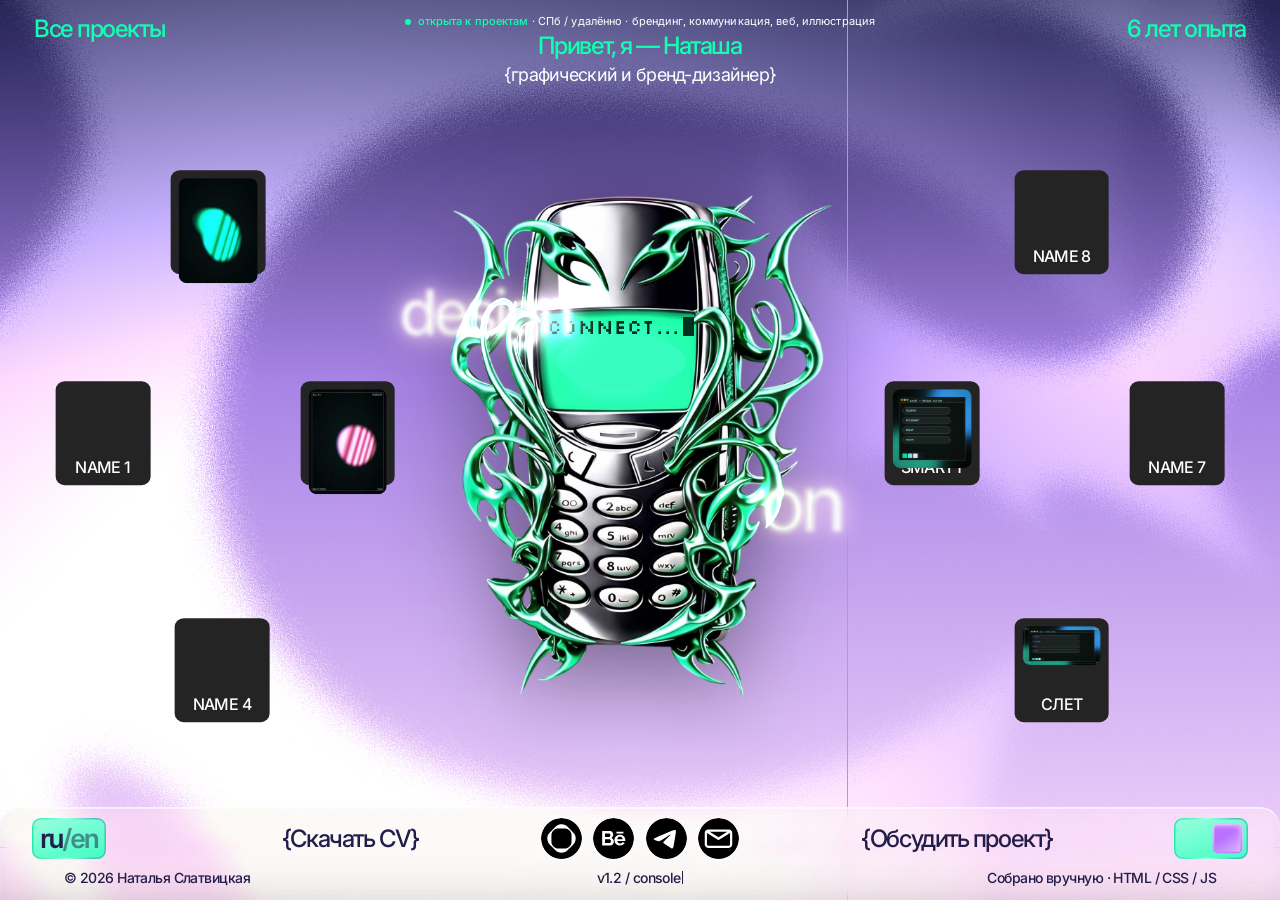
==== commit be3380d9: "Add files via upload" ====
--- a/index.html
+++ b/index.html
@@ -20,7 +20,7 @@
 <link rel="stylesheet" href="assets/css/base.css">
 <link rel="stylesheet" href="assets/css/layout.css">
 <link rel="stylesheet" href="assets/css/components.css">
-<link rel="stylesheet" href="assets/css/tune.css?v=3.8">
+<link rel="stylesheet" href="assets/css/tune.css?v=3.9">
 <link rel="stylesheet" href="assets/css/controls.css">
 </head>
 <body>
@@ -244,7 +244,7 @@
 </div>
 
 <script src="assets/js/data.js?v=3.5"></script>
-<script src="assets/js/i18n.js?v=3.8"></script>
-<script src="assets/js/app.js?v=3.8"></script>
+<script src="assets/js/i18n.js?v=3.9"></script>
+<script src="assets/js/app.js?v=3.9"></script>
 </body>
 </html>
--- a/assets/css/tune.css
+++ b/assets/css/tune.css
@@ -668,7 +668,7 @@
    ============================================================ */
 
 @media (max-width: 1600px) {
-  .topbar__link, .topbar__exp, .topbar__title { font-size: 28px !important; }
+  .topbar__link, .topbar__exp, .topbar__title, .footbar--v2 .fbtn { font-size: 28px !important; }
   .topbar__sub { font-size: 21px !important; }
   .footbar__legal, .footbar__easter { font-size: 14px !important; }
   .card__label { font-size: 18px !important; }
@@ -678,7 +678,7 @@
 }
 
 @media (max-width: 1280px) {
-  .topbar__link, .topbar__exp, .topbar__title { font-size: 24px !important; }
+  .topbar__link, .topbar__exp, .topbar__title, .footbar--v2 .fbtn { font-size: 24px !important; }
   .topbar__sub { font-size: 18px !important; }
   .footbar__legal, .footbar__easter { font-size: 14px !important; }
   .card__label { font-size: 16px !important; }
@@ -695,7 +695,7 @@
 }
 
 @media (max-width: 1000px) {
-  .topbar__link, .topbar__exp, .topbar__title { font-size: 21px !important; }
+  .topbar__link, .topbar__exp, .topbar__title, .footbar--v2 .fbtn { font-size: 21px !important; }
   .topbar__sub { font-size: 16px !important; }
   .footbar__legal, .footbar__easter { font-size: 12px !important; }
   .card__label { font-size: 14px !important; }
@@ -708,7 +708,7 @@
   .footbar { padding: 14px 20px 14px !important; gap: 12px !important; }
   .socials { display: flex !important; }
   .phone { height: clamp(240px, 40dvh, 340px) !important; }
-  .topbar__link, .topbar__exp, .topbar__title { font-size: 18px !important; }
+  .topbar__link, .topbar__exp, .topbar__title, .footbar--v2 .fbtn { font-size: 18px !important; }
   .topbar__sub { font-size: 14px !important; }
   .card__label { font-size: 14px !important; }
   .card:hover .card__label { font-size: 15px !important; }
@@ -2018,14 +2018,14 @@
 .footbar.footbar--v2 {
   --fb-gap: clamp(10px, 1.1vw, 18px);
   grid-template-rows: auto auto;
-  padding: 10px var(--pad-x) 10px !important;
+  padding: 10px var(--grid-margin) 10px !important;   /* 32px — как у сцены и топбара */
   gap: 8px !important;
 }
 
 .footbar--v2 .footbar__main {
   display: grid !important;
-  grid-template-columns: 1fr auto 1fr !important;
-  column-gap: 0 !important;
+  grid-template-columns: repeat(3, minmax(0, 1fr)) !important;   /* трети сцены: 32 + col + 28 */
+  column-gap: var(--grid-gutter) !important;                     /* 28px */
   align-items: center !important;
   width: 100% !important;
   min-height: 0 !important;
@@ -2034,11 +2034,13 @@
 .footbar--v2 .footbar__side {
   display: flex;
   align-items: center;
+  justify-content: space-between;   /* CV — к правому краю 1-й колонки, «Обсудить» — к левому краю 3-й */
   gap: var(--fb-gap);
   min-width: 0;
-}
-.footbar--v2 .footbar__side--start { justify-self: start; }
-.footbar--v2 .footbar__side--end { justify-self: end; }
+  justify-self: stretch;
+}
+.footbar--v2 .footbar__side--start { justify-self: stretch; }
+.footbar--v2 .footbar__side--end { justify-self: stretch; }
 
 .footbar--v2 .footbar__cluster {
   display: flex;
@@ -2067,29 +2069,37 @@
 .footbar--v2 .fbtn {
   display: inline-flex;
   align-items: center;
-  height: var(--ctl-h);
-  padding: 0 0.75em;
-  border-radius: var(--radius-pill);
+  padding: 0;                     /* текст упирает в край колонки */
+  margin: 0;
   font-family: var(--font-display);
-  font-size: clamp(12px, 0.95vw, 17px);
+  font-size: 36px;                /* как .topbar__link / .topbar__exp */
   font-weight: 500;
-  letter-spacing: -0.04em;
-  line-height: 1;
+  letter-spacing: -0.06em;
+  line-height: 1.1;
   white-space: nowrap;
   color: var(--c-navy);
-  transition: background-color var(--dur-fast) var(--ease), box-shadow var(--dur-fast) var(--ease), color var(--dur-fast) var(--ease);
+  text-decoration: none;
+  transition: color var(--dur-fast) var(--ease);
 }
 .footbar--v2 .fbtn:hover,
 .footbar--v2 .fbtn:focus-visible {
-  background-color: rgba(17, 255, 176, 0.26);
-  box-shadow: inset 0 0 0 1px rgba(17, 255, 176, 0.8);
+  color: var(--c-navy);           /* цвет не меняем */
+  background-color: transparent;  /* без зелёной подложки */
+  box-shadow: none;
+  text-decoration: underline !important;
+  text-decoration-color: currentColor !important;
+  text-underline-offset: 6px !important;
+  text-decoration-thickness: 2px !important;
   outline: none;
 }
 [data-theme="dark"] .footbar--v2 .fbtn { color: #FFFFFF; }
 [data-theme="dark"] .footbar--v2 .fbtn:hover,
-[data-theme="dark"] .footbar--v2 .fbtn:focus-visible { color: var(--c-teal); }
-
-.footbar--v2 .footbar__legal { padding-inline: var(--pad-x) !important; }
+[data-theme="dark"] .footbar--v2 .fbtn:focus-visible {
+  color: #FFFFFF;
+  text-decoration-color: #11FFB0 !important;
+}
+
+.footbar--v2 .footbar__legal { padding-inline: var(--grid-margin) !important; }
 .footbar--v2 .footbar__legal > :first-child { justify-self: start !important; }
 .footbar--v2 .footbar__legal > :nth-child(2) { justify-self: center !important; }
 .footbar--v2 .footbar__legal > :last-child { justify-self: end !important; }
@@ -2123,7 +2133,6 @@
   .footbar--v2 .footbar__main .themetoggle { order: 3; }
   .footbar--v2 .fbtn--cv { order: 4; }
   .footbar--v2 .fbtn--discuss { order: 5; }
-  .footbar--v2 .fbtn { font-size: 12px; }
   .footbar--v2 .footbar__legal {
     grid-template-columns: 1fr !important;
     gap: 4px !important;
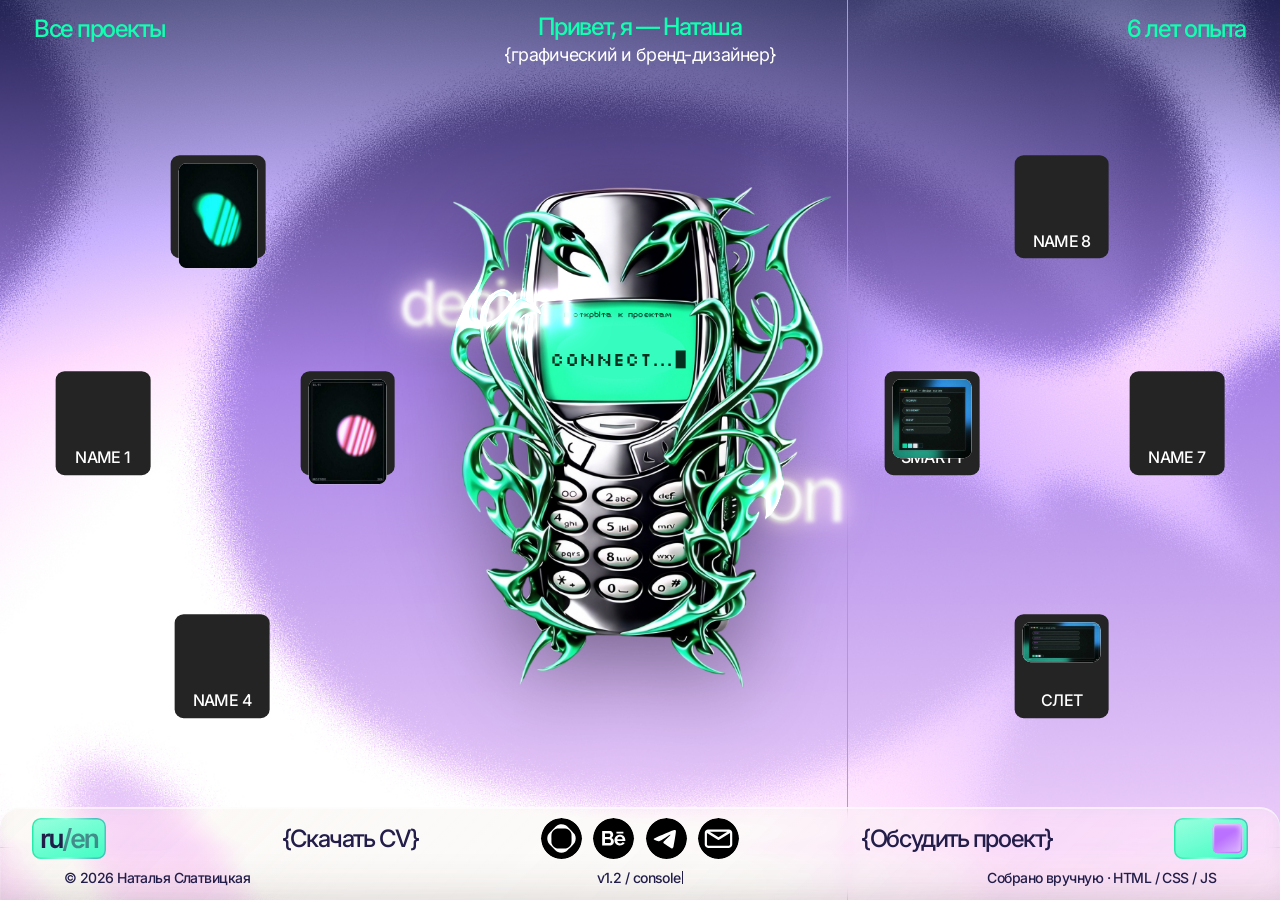
==== commit f4588f23: "Add files via upload" ====
--- a/index.html
+++ b/index.html
@@ -15,12 +15,12 @@
 <link rel="apple-touch-icon" sizes="256x256" href="assets/img/favicon.png">
 <link rel="preconnect" href="https://fonts.googleapis.com">
 <link rel="preconnect" href="https://fonts.gstatic.com" crossorigin>
-<link href="https://fonts.googleapis.com/css2?family=Inter:wght@400;500&family=JetBrains+Mono:wght@400;500&family=Silkscreen:wght@400;700&display=swap" rel="stylesheet">
+<link href="https://fonts.googleapis.com/css2?family=Inter:wght@400;500&family=JetBrains+Mono:wght@400;500&family=Silkscreen:wght@400;700&family=Pixelify+Sans:wght@400..700&display=swap" rel="stylesheet">
 <link rel="stylesheet" href="assets/css/tokens.css">
 <link rel="stylesheet" href="assets/css/base.css">
 <link rel="stylesheet" href="assets/css/layout.css">
 <link rel="stylesheet" href="assets/css/components.css">
-<link rel="stylesheet" href="assets/css/tune.css?v=3.9">
+<link rel="stylesheet" href="assets/css/tune.css?v=4.0">
 <link rel="stylesheet" href="assets/css/controls.css">
 </head>
 <body>
@@ -51,7 +51,6 @@
     </div>
 
     <div class="topbar__center">
-      <p class="topbar__status"><span class="topbar__status-dot" aria-hidden="true"></span><span class="topbar__status-hot" data-i18n="status.hot">открыта к проектам</span><span class="topbar__status-rest" data-i18n="status.rest"> · СПб / удалённо · брендинг, коммуникация, веб, иллюстрация</span></p>
       <h1 class="topbar__title" data-i18n="top.hello">Привет, я — Наташа</h1>
       <p class="topbar__sub" data-i18n="top.role">{графический и бренд-дизайнер}</p>
     </div>
@@ -71,10 +70,13 @@
       <img class="design-on design-on--on" src="assets/img/design-word-on.svg" alt="" aria-hidden="true" decoding="async">
 
       <div class="phone">
-        <img class="phone__img" src="assets/img/phone.png" alt="Ретро-телефон в зелёных щупальцах" fetchpriority="high" decoding="async">
+        <div class="phone__frame">
+          <img class="phone__img" src="assets/img/phone.png" alt="Ретро-телефон в зелёных щупальцах" fetchpriority="high" decoding="async">
         <!-- экран: HTML поверх картинки, координаты совпадают с PNG -->
-        <div class="phone__screen">
-          <span class="phone__text" id="phoneText">Connect...</span>
+          <div class="phone__screen">
+            <p class="phone__status"><span class="phone__dot" aria-hidden="true"></span><span data-i18n="status.hot">открыта к проектам</span></p>
+            <span class="phone__text" id="phoneText">Connect...</span>
+          </div>
         </div>
       </div>
     </div>
--- a/assets/css/tune.css
+++ b/assets/css/tune.css
@@ -125,44 +125,88 @@
   width: auto !important;
   max-height: 100% !important;
   max-width: 100% !important;
-  aspect-ratio: 1088 / 1429 !important;
+  aspect-ratio: 1102 / 1446 !important;
   flex: 0 0 auto !important;
   position: relative !important;
   z-index: 2 !important;
+  container-type: size;
+}
+
+.phone__frame {
+  position: absolute;
+  left: 50%;
+  top: 50%;
+  width: min(100cqw, 100cqh * 0.762103);
+  aspect-ratio: 1102 / 1446;
+  transform: translate(-50%, -50%);
+}
+
+.phone__frame .phone__img {
+  display: block;
+  width: 100%;
+  height: auto;
 }
 
 .phone__screen {
-  left: 24.36% !important;
-  top: 23.09% !important;
-  width: 40.17% !important;
-  height: 19.59% !important;
-  background: transparent !important;   /* зелёный уже в PNG */
+  position: absolute !important;
+  left: 24.14% !important;
+  top: 23.24% !important;
+  width: 40.11% !important;
+  height: 19.64% !important;
+  display: grid !important;
+  grid-template-rows: auto minmax(0, 1fr) !important;
+  justify-items: center !important;
+  align-items: center !important;
+  margin: 0 !important;
+  background: transparent !important;
   box-shadow: none !important;
   border: 0 !important;
   border-radius: 0 !important;
 }
 
-/* ============================================================
-   5. ТЕКСТ НА ЭКРАНЕ
-   ============================================================ */
+.phone__status {
+  grid-row: 1;
+  margin: 9cqh 0 0;
+  display: flex;
+  align-items: center;
+  gap: 0.5em;
+  font-family: "Silkscreen", "Pixelify Sans", ui-monospace, monospace;
+  font-size: 5.6cqw;
+  line-height: 1;
+  letter-spacing: 0.02em;
+  color: #04311F;
+  white-space: nowrap;
+}
+
+.phone__dot {
+  flex: 0 0 auto;
+  width: 0.6em;
+  height: 0.6em;
+  background: currentColor;
+  animation: phone-dot-blink 1.2s steps(1) infinite;
+}
+
+@keyframes phone-dot-blink {
+  0%, 49%   { opacity: 1; }
+  50%, 100% { opacity: 0; }
+}
+
+@media (prefers-reduced-motion: reduce) {
+  .phone__dot { animation: none; }
+}
 
 .phone__screen { container-type: size; }
 
 .phone__text {
+  grid-row: 2;
   font-family: var(--font-screen) !important;
-  font-size: 13cqw !important;
+  font-size: 12.2cqw !important;
   letter-spacing: 0.01em !important;
   line-height: 1 !important;
   color: #04311F !important;          /* тёмный на зелёном из PNG */
-  padding: 0 4% !important;
+  padding: 0 3% !important;
+  white-space: nowrap !important;
   text-shadow: none !important;
-}
-
-/* центр экрана: текст по центру */
-.phone__screen {
-  display: flex !important;
-  align-items: center !important;
-  justify-content: center !important;
 }
 
 /* ============================================================
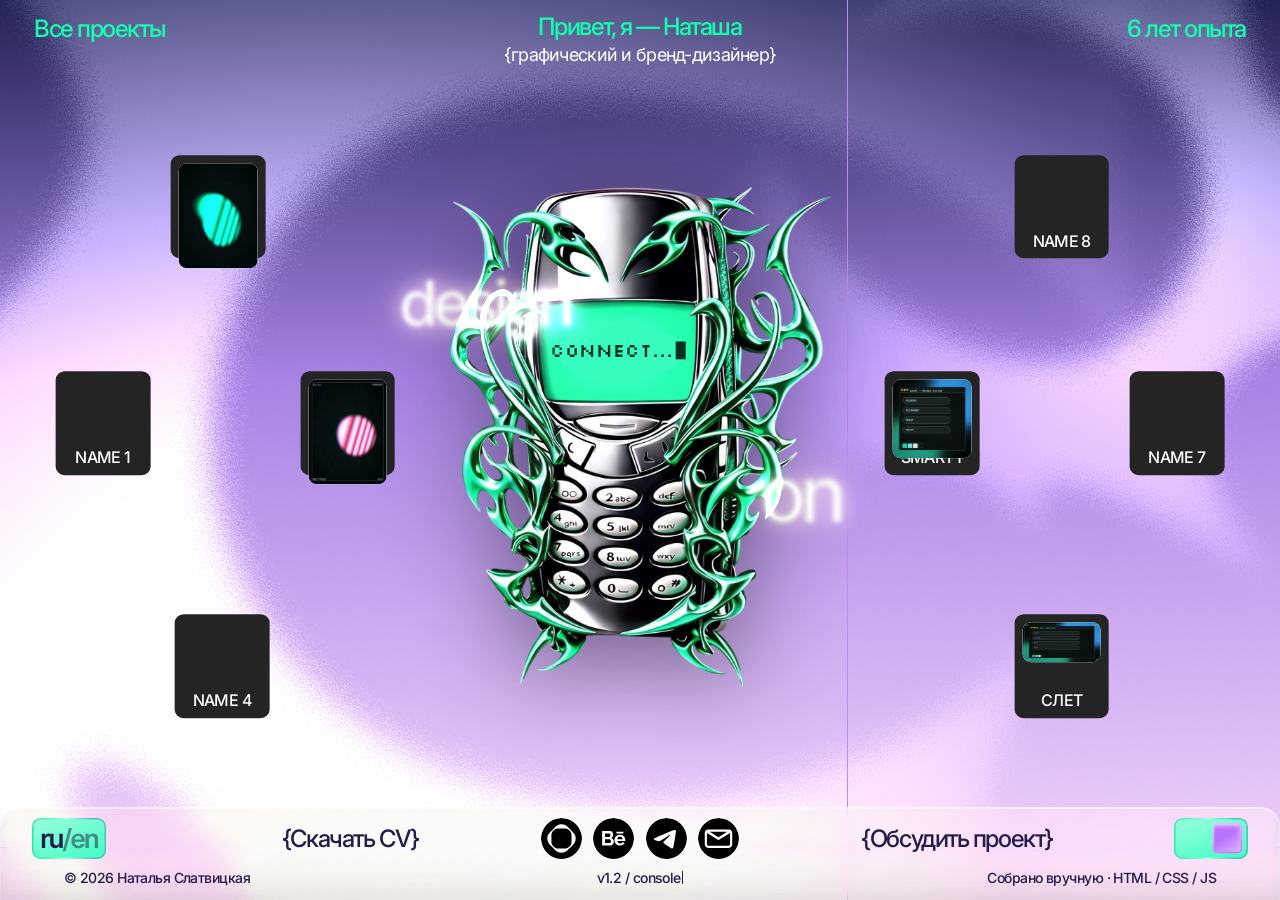
==== commit 63abd7eb: "Add files via upload" ====
--- a/index.html
+++ b/index.html
@@ -20,7 +20,7 @@
 <link rel="stylesheet" href="assets/css/base.css">
 <link rel="stylesheet" href="assets/css/layout.css">
 <link rel="stylesheet" href="assets/css/components.css">
-<link rel="stylesheet" href="assets/css/tune.css?v=4.0">
+<link rel="stylesheet" href="assets/css/tune.css?v=4.1">
 <link rel="stylesheet" href="assets/css/controls.css">
 </head>
 <body>
@@ -74,7 +74,6 @@
           <img class="phone__img" src="assets/img/phone.png" alt="Ретро-телефон в зелёных щупальцах" fetchpriority="high" decoding="async">
         <!-- экран: HTML поверх картинки, координаты совпадают с PNG -->
           <div class="phone__screen">
-            <p class="phone__status"><span class="phone__dot" aria-hidden="true"></span><span data-i18n="status.hot">открыта к проектам</span></p>
             <span class="phone__text" id="phoneText">Connect...</span>
           </div>
         </div>
--- a/assets/css/tune.css
+++ b/assets/css/tune.css
@@ -154,7 +154,7 @@
   width: 40.11% !important;
   height: 19.64% !important;
   display: grid !important;
-  grid-template-rows: auto minmax(0, 1fr) !important;
+  grid-template-rows: minmax(0, 1fr) !important;
   justify-items: center !important;
   align-items: center !important;
   margin: 0 !important;
@@ -164,41 +164,10 @@
   border-radius: 0 !important;
 }
 
-.phone__status {
+.phone__screen { container-type: size; }
+
+.phone__text {
   grid-row: 1;
-  margin: 9cqh 0 0;
-  display: flex;
-  align-items: center;
-  gap: 0.5em;
-  font-family: "Silkscreen", "Pixelify Sans", ui-monospace, monospace;
-  font-size: 5.6cqw;
-  line-height: 1;
-  letter-spacing: 0.02em;
-  color: #04311F;
-  white-space: nowrap;
-}
-
-.phone__dot {
-  flex: 0 0 auto;
-  width: 0.6em;
-  height: 0.6em;
-  background: currentColor;
-  animation: phone-dot-blink 1.2s steps(1) infinite;
-}
-
-@keyframes phone-dot-blink {
-  0%, 49%   { opacity: 1; }
-  50%, 100% { opacity: 0; }
-}
-
-@media (prefers-reduced-motion: reduce) {
-  .phone__dot { animation: none; }
-}
-
-.phone__screen { container-type: size; }
-
-.phone__text {
-  grid-row: 2;
   font-family: var(--font-screen) !important;
   font-size: 12.2cqw !important;
   letter-spacing: 0.01em !important;
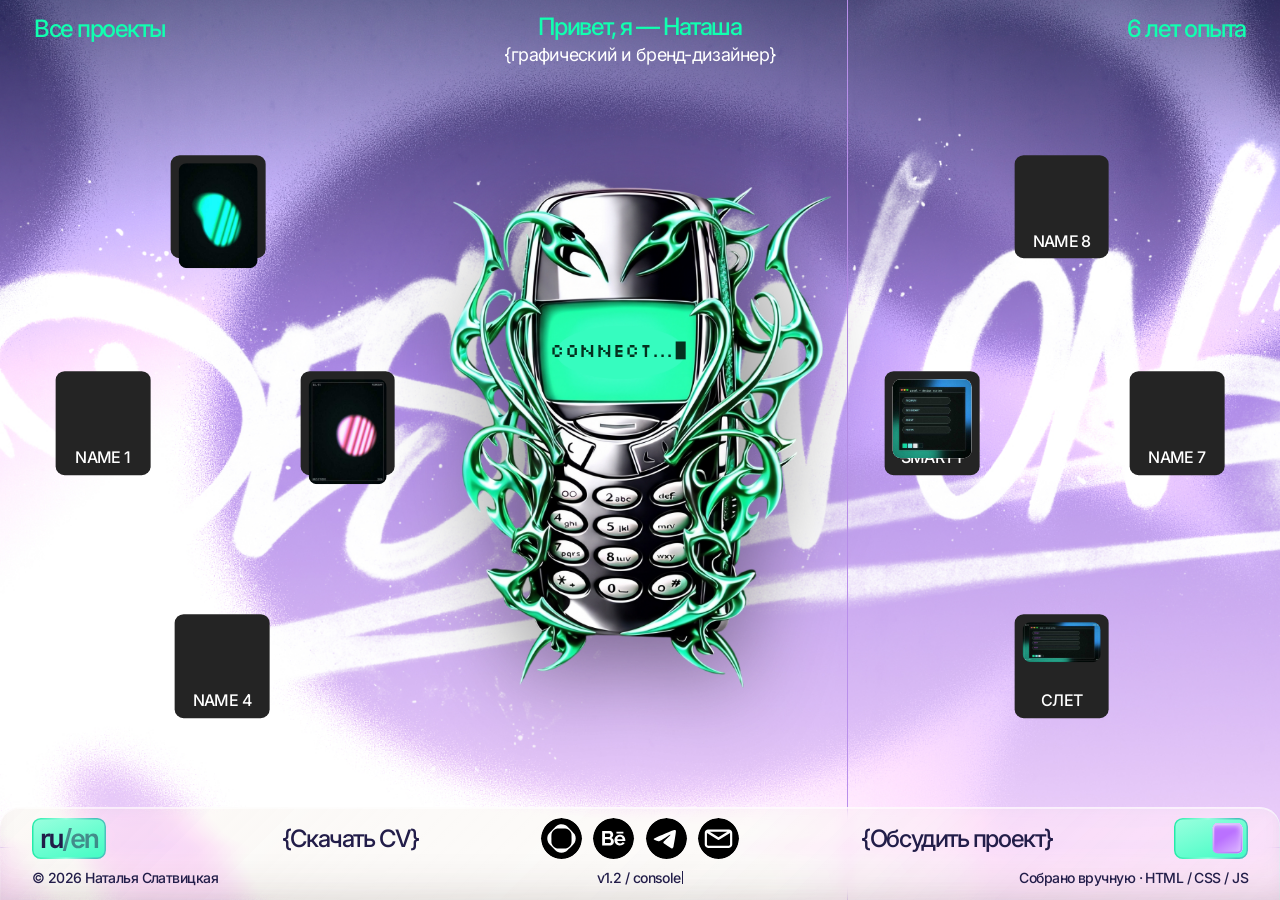
==== commit ef44b1e1: "Add files via upload" ====
--- a/index.html
+++ b/index.html
@@ -20,7 +20,7 @@
 <link rel="stylesheet" href="assets/css/base.css">
 <link rel="stylesheet" href="assets/css/layout.css">
 <link rel="stylesheet" href="assets/css/components.css">
-<link rel="stylesheet" href="assets/css/tune.css?v=4.1">
+<link rel="stylesheet" href="assets/css/tune.css?v=4.2">
 <link rel="stylesheet" href="assets/css/controls.css">
 </head>
 <body>
@@ -65,10 +65,6 @@
   <main class="stage">
 
     <div class="stage__center">
-      <!-- «design on»: два слова отдельно — можно двигать независимо -->
-      <img class="design-on design-on--design" src="assets/img/design-word-design.svg" alt="" aria-hidden="true" decoding="async">
-      <img class="design-on design-on--on" src="assets/img/design-word-on.svg" alt="" aria-hidden="true" decoding="async">
-
       <div class="phone">
         <div class="phone__frame">
           <img class="phone__img" src="assets/img/phone.png" alt="Ретро-телефон в зелёных щупальцах" fetchpriority="high" decoding="async">
--- a/assets/css/tune.css
+++ b/assets/css/tune.css
@@ -45,6 +45,14 @@
 
 [data-theme="dark"] .fx {
   background-image: url("../img/bg-dark.jpg");
+}
+
+body.is-archive .fx {
+  background-image: url("../img/bg-light-2.jpg");
+}
+
+[data-theme="dark"] body.is-archive .fx {
+  background-image: url("../img/bg-dark-2.jpg");
 }
 
 /* текстура отдельным слоем больше не нужна */
@@ -267,12 +275,6 @@
   transform: translate(-50%, -50%) !important;
 }
 
-/* «design on» — над телефоном, по центру */
-.design-on {
-  top: 50% !important;
-  left: 50% !important;
-}
-
 /* ============================================================
    6. КАРТОЧКИ
    ============================================================ */
@@ -305,61 +307,6 @@
 .card:hover .card__label,
 .card:focus-visible .card__label {
   font-size: 23px !important;
-}
-
-/* ============================================================
-   7. «design on» — неоновое свечение чистого SVG
-   SVG: чистые белые контуры (#FFFFFF), без blur и без blend внутри файла.
-   Свечение собирается в браузере: plus-lighter + два drop-shadow.
-   ============================================================ */
-
-.design-on {
-  position: absolute !important;
-  top: 50% !important;
-  left: 50% !important;
-  transform: translate(-50%, -50%) !important;
-  /* 1.13 колонки = 680px на экране 1920.
-     Файл квадратный (917×901), поэтому высота равна ширине. */
-  width: calc(var(--col-w-vp) * 1.13) !important;
-  max-width: none !important;
-  height: auto !important;
-  pointer-events: none !important;
-  user-select: none !important;
-  z-index: 4 !important;               /* поверх телефона (z-index: 2) */
-
-  /* Y2K-неон: размытие 2px + лиловый ореол #FAD9FF (8px и 16px) */
-  filter: blur(2px)
-          drop-shadow(0 0 8px #FAD9FF)
-          drop-shadow(0 0 16px rgba(250, 217, 255, 0.7)) !important;
-  mix-blend-mode: plus-lighter !important;
-  opacity: 1 !important;
-  will-change: filter;
-  /* сдвиг композиции — задаётся на каждом слове отдельно */
-  --shift-x: 0px;
-  --shift-y: 0px;
-  translate: var(--shift-x) var(--shift-y);
-}
-
-/* «design» — левее (58px при колонке 600px) */
-.design-on--design {
-  --shift-x: calc(var(--col-w-vp) * -0.097);
-}
-
-/* «on» — ниже (29px при колонке 600px) */
-.design-on--on {
-  --shift-y: calc(var(--col-w-vp) * 0.048);
-}
-
-[data-theme="dark"] .design-on {
-  filter: blur(2px)
-          drop-shadow(0 0 8px #F1E4DA)
-          drop-shadow(0 0 16px rgba(241, 228, 218, 0.7)) !important;
-  mix-blend-mode: plus-lighter !important;
-  opacity: 1 !important;
-}
-
-@media (max-width: 1199px) {
-  .design-on { display: none !important; }
 }
 
 /* ============================================================
@@ -830,8 +777,7 @@
 body.is-destroying .screen > .topbar,
 body.is-destroying .screen > .footbar,
 body.is-destroying .stage .card,
-body.is-destroying .stage .phone,
-body.is-destroying .stage .design-on {
+body.is-destroying .stage .phone {
   /* падение без «плавучести»: короткий обвал с жёстким ускорением.
      длительность приходит из JS (--fall-dur), чтобы куски падали не синхронно */
   animation: nnzFall var(--fall-dur, 560ms) cubic-bezier(0.55, 0, 1, 0.45) var(--fall-delay, 0ms) forwards;
@@ -879,8 +825,7 @@
   body.is-destroying .screen > .topbar,
   body.is-destroying .screen > .footbar,
   body.is-destroying .stage .card,
-  body.is-destroying .stage .phone,
-  body.is-destroying .stage .design-on { animation-duration: 1ms !important; }
+  body.is-destroying .stage .phone { animation-duration: 1ms !important; }
 }
 
 /* ============================================================
@@ -1993,7 +1938,7 @@
 .about__brace i {
   position: absolute;
   width: var(--sq);
-  background: #1FEAA8;
+  background: #3CFFBE;
   display: block;
 }
 /* пять блоков: сдвиг 1.5 → 1 → 0 → 1 → 1.5, высоты чередуются */
@@ -2112,7 +2057,7 @@
   text-decoration-color: #11FFB0 !important;
 }
 
-.footbar--v2 .footbar__legal { padding-inline: var(--grid-margin) !important; }
+.footbar--v2 .footbar__legal { padding-inline: 0 !important; }
 .footbar--v2 .footbar__legal > :first-child { justify-self: start !important; }
 .footbar--v2 .footbar__legal > :nth-child(2) { justify-self: center !important; }
 .footbar--v2 .footbar__legal > :last-child { justify-self: end !important; }
@@ -2267,3 +2212,153 @@
   .footbar__tags { display: none !important; }
   }
 }
+
+/* ============================================================
+   ПИКСЕЛЬНЫЙ МОРФИНГ — about.html
+   ============================================================ */
+body.is-about .about {
+  flex: 1 0 auto;
+  width: 100%;
+  max-width: none;
+  margin: 0;
+  padding: 0;
+  gap: 0;
+  align-items: stretch;
+  justify-content: stretch;
+}
+
+.pxf {
+  --ease: cubic-bezier(0.16, 1, 0.3, 1);
+  --cell: 0px;
+  --photo: url('../img/about/intro-mask.png');
+  position: relative;
+  flex: 1 1 0;
+  min-height: 0;
+  width: 100%;
+  box-sizing: border-box;
+  padding: 0 var(--pad-x);
+  overflow: hidden;
+  font-family: 'Inter', system-ui, sans-serif;
+  color: var(--ink);
+}
+
+.pxf__stage {
+  position: absolute;
+  left: 50%;
+  top: 50%;
+  width: calc(var(--cell) * 8);
+  height: calc(var(--cell) * 4);
+  transform: translate(-50%, -50%);
+}
+
+.pxf__px {
+  position: absolute;
+  z-index: 1;
+  left: 0;
+  top: 0;
+  width: var(--cell);
+  height: var(--cell);
+  overflow: hidden;
+  transform-origin: 50% 50%;
+  transform: translate(calc(var(--c, 3.5) * var(--cell)), calc(var(--r, 1.5) * var(--cell))) scale(var(--s, 0.2));
+  opacity: 0;
+  pointer-events: none;
+  transition:
+    transform 0.9s cubic-bezier(0.65, 0, 0.35, 1) var(--d, 0ms),
+    opacity 0.6s ease var(--d, 0ms),
+    background-color 0.6s ease;
+}
+.pxf__px.is-on {
+  opacity: 1;
+}
+.pxf__px[data-fill="purple"] { background-color: #9366FF; }
+.pxf__px[data-fill="dark"]   { background-color: #1D1D20; }
+.pxf__px[data-fill="light"]  { background-color: #A78BFA; }
+.pxf__px[data-fill="green"]  { background-color: #3CFFBE; }
+
+.pxf__px .tile-photo {
+  position: absolute;
+  inset: 0;
+  pointer-events: none;
+  opacity: 0;
+  background-image: var(--photo);
+  background-repeat: no-repeat;
+  background-size: calc(var(--cell) * 8) calc(var(--cell) * 4);
+  background-position:
+    calc(-1 * var(--bx, 0) * var(--cell))
+    calc(-1 * var(--by, 0) * var(--cell));
+  transition: opacity 0.35s ease 0.1s;
+}
+.pxf__px.show-photo .tile-photo {
+  opacity: 1;
+  transition: opacity 0.35s ease calc(var(--d, 0ms) + 400ms);
+}
+.pxf__px[data-fill="photo"] {
+  width: calc(var(--cell) + 1px);
+  height: calc(var(--cell) + 1px);
+  background-color: #9366FF;
+}
+
+.tile-title-clip {
+  position: absolute;
+  left: 0;
+  top: 0;
+  width: calc(var(--cell) * 8);
+  height: calc(var(--cell) * 4);
+  display: flex;
+  align-items: center;
+  justify-content: center;
+  color: var(--tx-color);
+  font-size: calc(var(--cell) * 0.92);
+  font-weight: 500;
+  line-height: 1;
+  letter-spacing: -0.04em;
+  white-space: nowrap;
+  pointer-events: none;
+  transform: translate(calc(var(--tx, 0) * var(--cell)), calc(var(--ty, 0) * var(--cell))) scale(var(--k, 1));
+}
+.tile-title-clip p { margin: 0; }
+
+.pxf__tx {
+  position: absolute;
+  z-index: 10;
+  left: calc(var(--c, 0) * var(--cell));
+  top: calc(var(--r, 0) * var(--cell));
+  width: calc(var(--w, 1) * var(--cell));
+  height: calc(var(--h, 1) * var(--cell));
+  box-sizing: border-box;
+  display: flex;
+  align-items: center;
+  margin: 0;
+  opacity: 0;
+  pointer-events: none;
+  color: var(--tx-color);
+  transition: opacity 0.22s ease;
+}
+.pxf__tx.is-on { opacity: 1; }
+.pxf__tx p { margin: 0; width: 100%; }
+.pxf__tx--body p { white-space: pre-line; }
+.pxf__tx.is-center p { text-align: center; }
+
+.pxf__tx--body {
+  font-size: 16px;
+  font-weight: 400;
+  line-height: 1.35;
+  letter-spacing: -0.01em;
+  padding: calc(var(--cell) * 0.1);
+}
+.pxf__tx--count {
+  font-size: clamp(16px, calc(var(--cell) * 0.4), 30px);
+  font-weight: 500;
+  line-height: 1;
+  white-space: nowrap;
+  padding: calc(var(--cell) * 0.1);
+}
+.pxf__tx--count .pxf__cur { color: #FFFFFF; }
+.pxf .tone-light { --tx-color: #FFFFFF; }
+.pxf .tone-dark  { --tx-color: #111111; }
+.pxf .tone-soft  { --tx-color: rgba(255, 255, 255, 0.7); }
+
+html[lang="en"] .pxf .t-ru,
+html:not([lang="en"]) .pxf .t-en { display: none; }
+ml:not([lang="en"]) .pxf .t-en { display: none; }
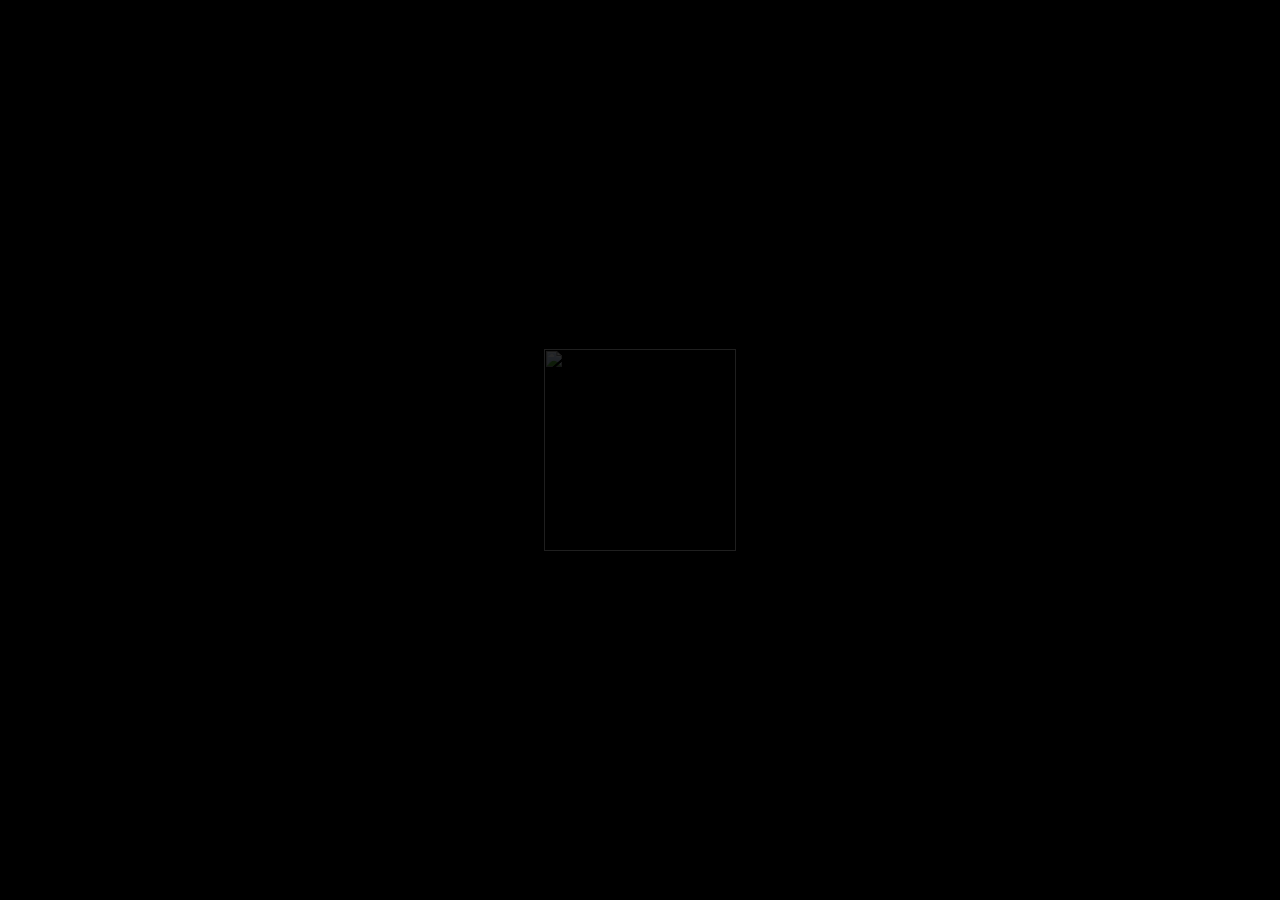
==== commit bbe5fe3f: "Add files via upload" ====
--- a/index.html
+++ b/index.html
@@ -9,13 +9,14 @@
 <meta property="og:type" content="website">
 <meta property="og:title" content="Наталья Слатвицкая — графический и бренд-дизайнер">
 <meta property="og:description" content="Брендинг, иллюстрация, веб-дизайн. 6 лет опыта.">
-<meta property="og:image" content="assets/img/phone.png">
+<meta property="og:image" content="assets/img/phone-og.jpg">
 <link rel="icon" href="assets/img/favicon.ico" sizes="any">
 <link rel="icon" type="image/png" sizes="256x256" href="assets/img/favicon.png">
 <link rel="apple-touch-icon" sizes="256x256" href="assets/img/favicon.png">
 <link rel="preconnect" href="https://fonts.googleapis.com">
 <link rel="preconnect" href="https://fonts.gstatic.com" crossorigin>
-<link href="https://fonts.googleapis.com/css2?family=Inter:wght@400;500&family=JetBrains+Mono:wght@400;500&family=Silkscreen:wght@400;700&family=Pixelify+Sans:wght@400..700&display=swap" rel="stylesheet">
+<link rel="preload" as="style" href="https://fonts.googleapis.com/css2?family=Inter:wght@400;500&family=JetBrains+Mono:wght@400;500&family=Silkscreen:wght@400;700&family=Pixelify+Sans:wght@400..700&display=swap" onload="this.onload=null;this.rel='stylesheet'">
+<noscript><link rel="stylesheet" href="https://fonts.googleapis.com/css2?family=Inter:wght@400;500&family=JetBrains+Mono:wght@400;500&family=Silkscreen:wght@400;700&family=Pixelify+Sans:wght@400..700&display=swap"></noscript>
 <link rel="stylesheet" href="assets/css/tokens.css">
 <link rel="stylesheet" href="assets/css/base.css">
 <link rel="stylesheet" href="assets/css/layout.css">
@@ -28,8 +29,8 @@
 <!-- ============ ПРЕЛОАДЕР ============ -->
 <div class="nnz-preloader" id="nnzPreloader" aria-hidden="true">
   <div class="nnz-preloader__mark">
-    <img class="nnz-preloader__base" src="assets/img/logo-nat.png" alt="" decoding="async" fetchpriority="high">
-    <img class="nnz-preloader__fill" src="assets/img/logo-nat.png" alt="" aria-hidden="true" decoding="async">
+    <img class="nnz-preloader__base" src="assets/img/logo-nat.webp" alt="" decoding="async" fetchpriority="high">
+    <img class="nnz-preloader__fill" src="assets/img/logo-nat.webp" alt="" aria-hidden="true" decoding="async">
   </div>
 </div>
 
@@ -67,7 +68,7 @@
     <div class="stage__center">
       <div class="phone">
         <div class="phone__frame">
-          <img class="phone__img" src="assets/img/phone.png" alt="Ретро-телефон в зелёных щупальцах" fetchpriority="high" decoding="async">
+          <img class="phone__img" width="1102" height="1446" src="assets/img/phone-opt.webp" alt="Ретро-телефон в зелёных щупальцах" fetchpriority="high" decoding="async">
         <!-- экран: HTML поверх картинки, координаты совпадают с PNG -->
           <div class="phone__screen">
             <span class="phone__text" id="phoneText">Connect...</span>
@@ -214,7 +215,7 @@
   <div class="modal__scrim" id="modalScrim"></div>
   <div class="modal__window">
     <div class="modal__bar">
-      <img class="modal__bar-logo" src="assets/img/logo-nat.png" alt="" aria-hidden="true">
+      <img class="modal__bar-logo" src="assets/img/logo-nat.webp" alt="" aria-hidden="true" loading="lazy" decoding="async">
       <span class="modal__bar-title" id="modalBarTitle">case.case</span>
       <span class="modal__bar-actions">
         <button class="wbtn wbtn--close" type="button" data-close-modal
@@ -240,8 +241,8 @@
   </div>
 </div>
 
-<script src="assets/js/data.js?v=3.5"></script>
+<script src="assets/js/data.js?v=3.5" defer></script>
 <script src="assets/js/i18n.js?v=3.9"></script>
-<script src="assets/js/app.js?v=3.9"></script>
+<script src="assets/js/app.js?v=3.9" defer></script>
 </body>
 </html>
--- a/assets/css/tune.css
+++ b/assets/css/tune.css
@@ -36,7 +36,7 @@
   inset: 0;
   pointer-events: none;
   z-index: 0;
-  background-image: url("../img/bg-light.jpg");
+  background-image: url("../img/bg-light.webp");
   background-size: cover;
   background-position: center;
   background-repeat: no-repeat;
@@ -44,7 +44,7 @@
 }
 
 [data-theme="dark"] .fx {
-  background-image: url("../img/bg-dark.jpg");
+  background-image: url("../img/bg-dark.webp");
 }
 
 body.is-archive .fx {
@@ -1307,14 +1307,14 @@
 }
 body.page404 {
   background-color: #B98FEB;
-  background-image: url('../img/404/bg-light.jpg');
+  background-image: url('../img/404/bg-light.webp');
   background-size: cover;
   background-position: center;
   background-repeat: no-repeat;
 }
 [data-theme="dark"] body.page404 {
   background-color: #1E1A33;
-  background-image: url('../img/404/bg-dark.jpg');
+  background-image: url('../img/404/bg-dark.webp');
 }
 body.page404 .fx { display: none; }
 body.page404 .page {
@@ -2261,6 +2261,7 @@
   overflow: hidden;
   transform-origin: 50% 50%;
   transform: translate(calc(var(--c, 3.5) * var(--cell)), calc(var(--r, 1.5) * var(--cell))) scale(var(--s, 0.2));
+  will-change: transform;
   opacity: 0;
   pointer-events: none;
   transition:
